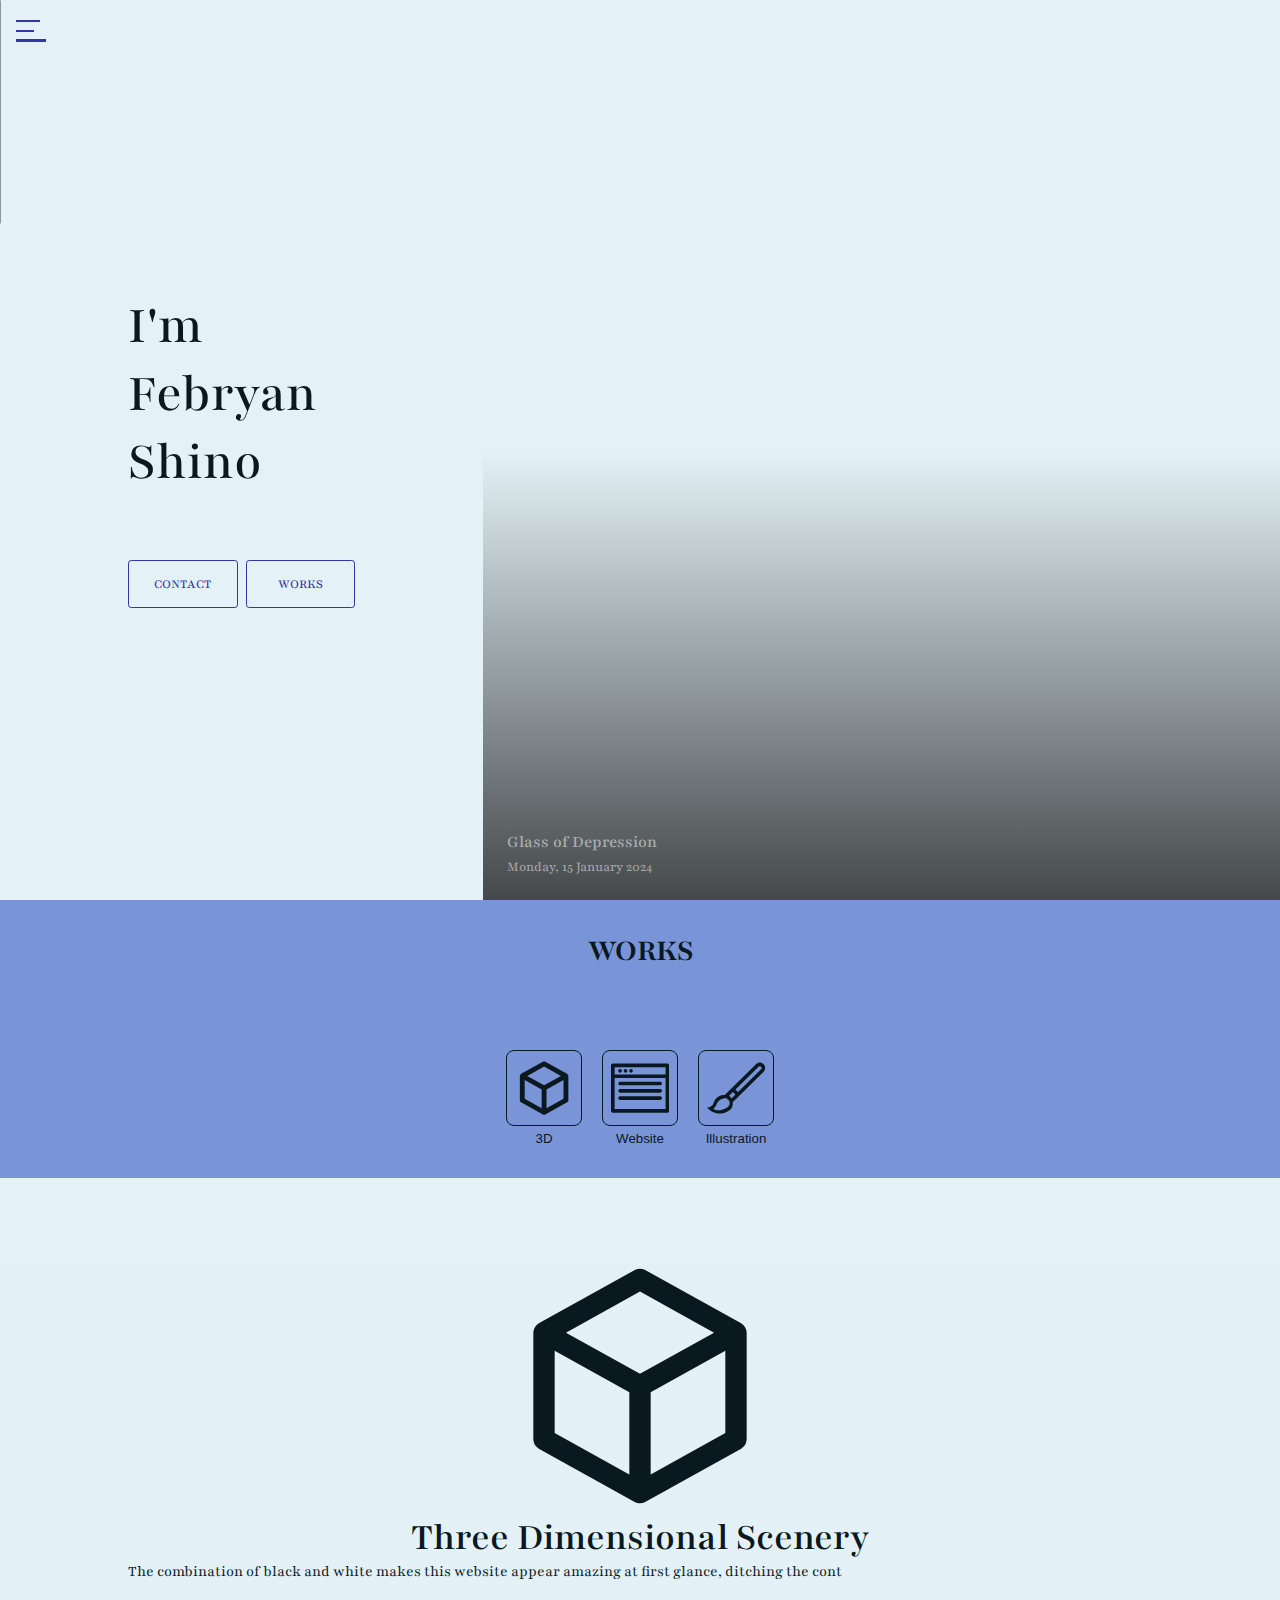
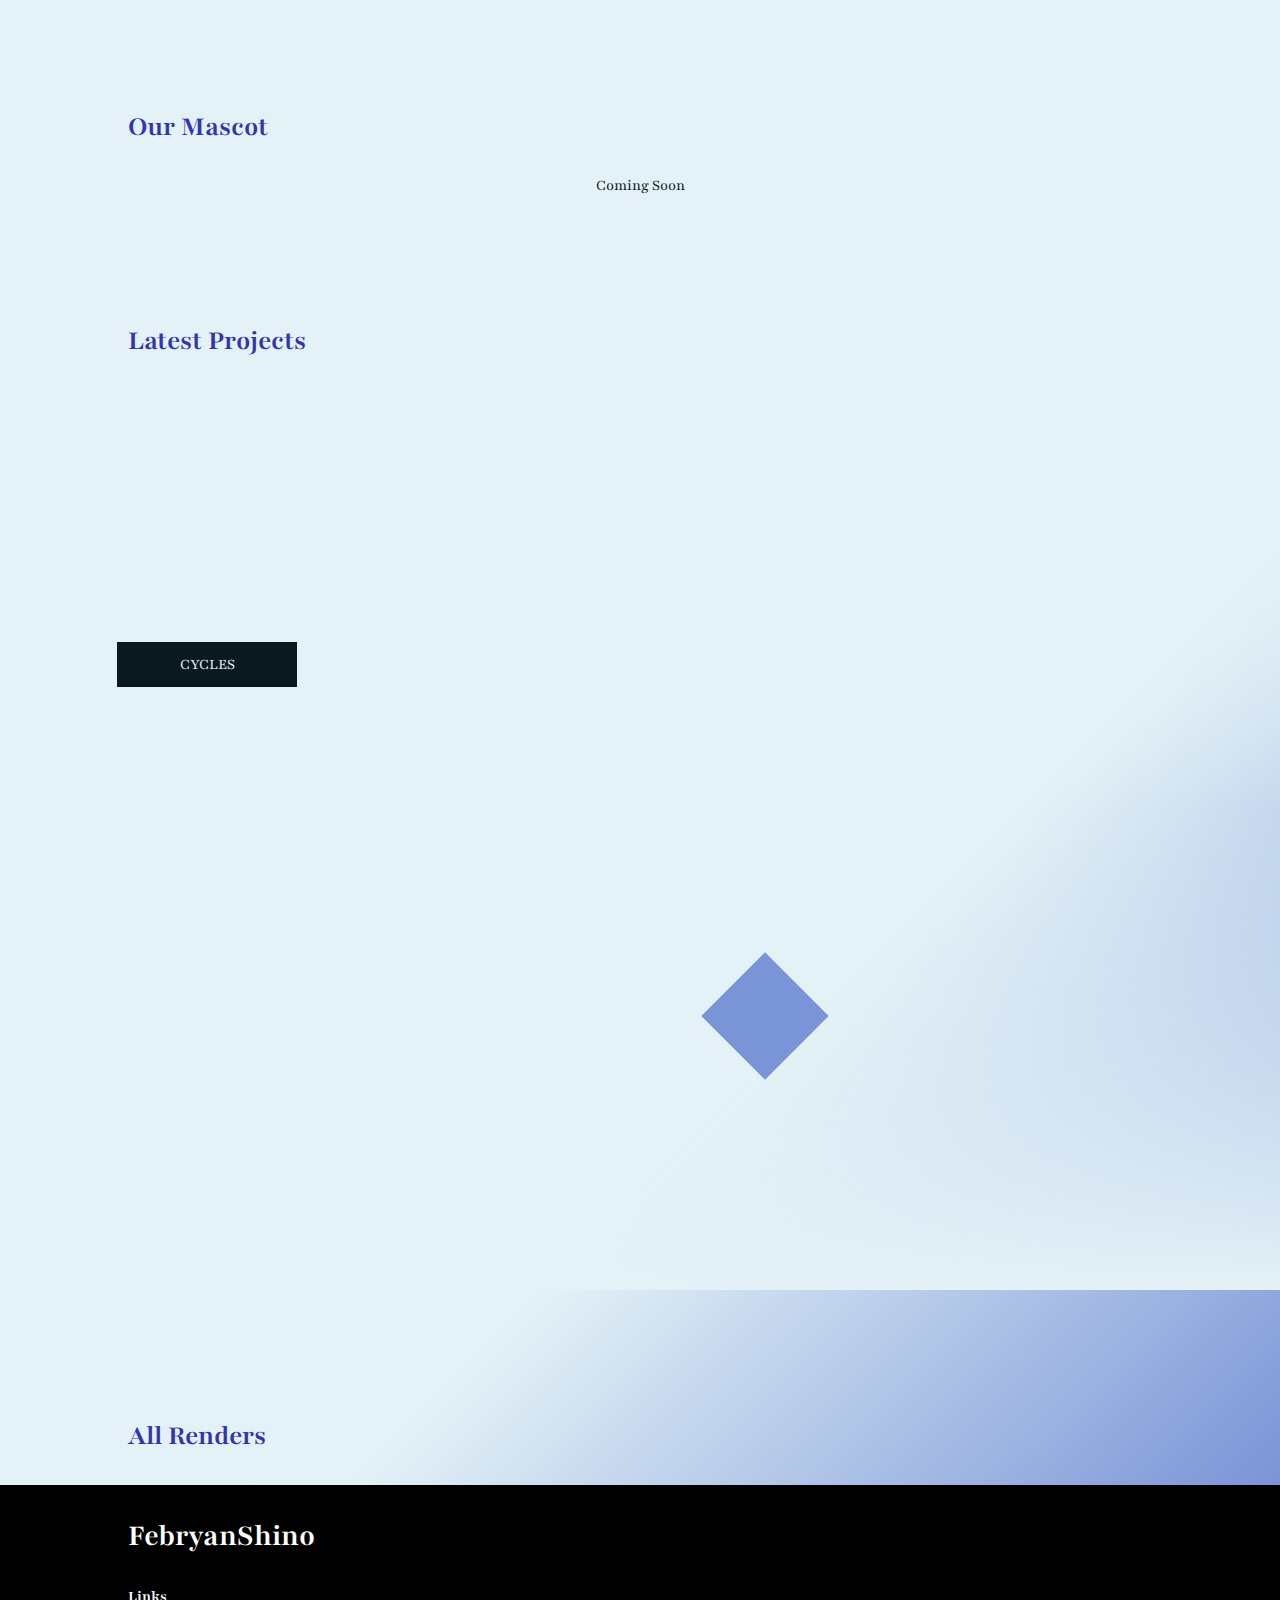
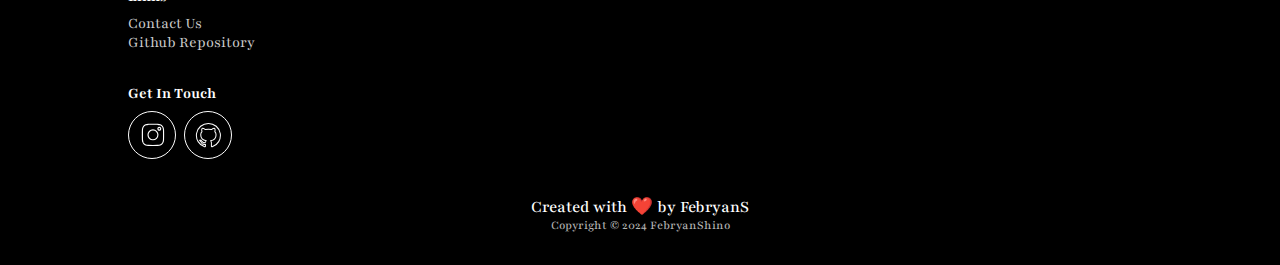
==== index.html @ a5477b65 "fixing hrefs" ====
<!DOCTYPE html>
<html>

<head>
  <meta charset="utf-8">
  <meta name="viewport" content="width=device-width">
  <title>FebryanShino's Portfolio</title>
  <link href="style.css" rel="stylesheet" type="text/css" />
</head>

<body class="no-scroll" data-theme="light" data-language="en">
  <nav>
    <button class="burger" data-opened="false">
      <div></div>
      <div></div>
      <div></div>
    </button>
    <div class="burger-items">
      <button class="dark-mode">
        <svg viewBox="0 0 24 24" fill="none" xmlns="http://www.w3.org/2000/svg"><g id="SVGRepo_bgCarrier" stroke-width="0"></g><g id="SVGRepo_tracerCarrier" stroke-linecap="round" stroke-linejoin="round"></g><g id="SVGRepo_iconCarrier"> <path d="M12 2V3" stroke="var(--accent)" stroke-width="1.5" stroke-linecap="round"></path> <path d="M12 21V22" stroke="var(--accent)" stroke-width="1.5" stroke-linecap="round"></path> <path d="M22 12L21 12" stroke="var(--accent)" stroke-width="1.5" stroke-linecap="round"></path> <path d="M3 12L2 12" stroke="var(--accent)" stroke-width="1.5" stroke-linecap="round"></path> <path d="M19.0708 4.92969L18.678 5.32252" stroke="var(--accent)" stroke-width="1.5" stroke-linecap="round"></path> <path d="M5.32178 18.6777L4.92894 19.0706" stroke="var(--accent)" stroke-width="1.5" stroke-linecap="round"></path> <path d="M19.0708 19.0703L18.678 18.6775" stroke="var(--accent)" stroke-width="1.5" stroke-linecap="round"></path> <path d="M5.32178 5.32227L4.92894 4.92943" stroke="var(--accent)" stroke-width="1.5" stroke-linecap="round"></path> <path d="M6.34141 10C6.12031 10.6256 6 11.2987 6 12C6 15.3137 8.68629 18 12 18C15.3137 18 18 15.3137 18 12C18 8.68629 15.3137 6 12 6C11.2987 6 10.6256 6.12031 10 6.34141" stroke="var(--accent)" stroke-width="1.5" stroke-linecap="round"></path></g></svg>
        <svg class="hidden" viewBox="0 0 24 24" fill="none" xmlns="http://www.w3.org/2000/svg"><g id="SVGRepo_bgCarrier" stroke-width="0"></g><g id="SVGRepo_tracerCarrier" stroke-linecap="round" stroke-linejoin="round"></g><g id="SVGRepo_iconCarrier"> <path d="M19.9001 2.30719C19.7392 1.8976 19.1616 1.8976 19.0007 2.30719L18.5703 3.40247C18.5212 3.52752 18.4226 3.62651 18.298 3.67583L17.2067 4.1078C16.7986 4.26934 16.7986 4.849 17.2067 5.01054L18.298 5.44252C18.4226 5.49184 18.5212 5.59082 18.5703 5.71587L19.0007 6.81115C19.1616 7.22074 19.7392 7.22074 19.9001 6.81116L20.3305 5.71587C20.3796 5.59082 20.4782 5.49184 20.6028 5.44252L21.6941 5.01054C22.1022 4.849 22.1022 4.26934 21.6941 4.1078L20.6028 3.67583C20.4782 3.62651 20.3796 3.52752 20.3305 3.40247L19.9001 2.30719Z" stroke="var(--accent)"></path> <path d="M16.0328 8.12967C15.8718 7.72009 15.2943 7.72009 15.1333 8.12967L14.9764 8.52902C14.9273 8.65407 14.8287 8.75305 14.7041 8.80237L14.3062 8.95987C13.8981 9.12141 13.8981 9.70107 14.3062 9.86261L14.7041 10.0201C14.8287 10.0694 14.9273 10.1684 14.9764 10.2935L15.1333 10.6928C15.2943 11.1024 15.8718 11.1024 16.0328 10.6928L16.1897 10.2935C16.2388 10.1684 16.3374 10.0694 16.462 10.0201L16.8599 9.86261C17.268 9.70107 17.268 9.12141 16.8599 8.95987L16.462 8.80237C16.3374 8.75305 16.2388 8.65407 16.1897 8.52902L16.0328 8.12967Z" stroke="var(--accent)"></path> <path d="M21.0672 11.8568L20.4253 11.469L21.0672 11.8568ZM12.1432 2.93276L11.7553 2.29085V2.29085L12.1432 2.93276ZM7.37554 20.013C7.017 19.8056 6.5582 19.9281 6.3508 20.2866C6.14339 20.6452 6.26591 21.104 6.62446 21.3114L7.37554 20.013ZM2.68862 17.3755C2.89602 17.7341 3.35482 17.8566 3.71337 17.6492C4.07191 17.4418 4.19443 16.983 3.98703 16.6245L2.68862 17.3755ZM21.25 12C21.25 17.1086 17.1086 21.25 12 21.25V22.75C17.9371 22.75 22.75 17.9371 22.75 12H21.25ZM2.75 12C2.75 6.89137 6.89137 2.75 12 2.75V1.25C6.06294 1.25 1.25 6.06294 1.25 12H2.75ZM15.5 14.25C12.3244 14.25 9.75 11.6756 9.75 8.5H8.25C8.25 12.5041 11.4959 15.75 15.5 15.75V14.25ZM20.4253 11.469C19.4172 13.1373 17.5882 14.25 15.5 14.25V15.75C18.1349 15.75 20.4407 14.3439 21.7092 12.2447L20.4253 11.469ZM9.75 8.5C9.75 6.41182 10.8627 4.5828 12.531 3.57467L11.7553 2.29085C9.65609 3.5593 8.25 5.86509 8.25 8.5H9.75ZM12 2.75C11.9115 2.75 11.8077 2.71008 11.7324 2.63168C11.6686 2.56527 11.6538 2.50244 11.6503 2.47703C11.6461 2.44587 11.6482 2.35557 11.7553 2.29085L12.531 3.57467C13.0342 3.27065 13.196 2.71398 13.1368 2.27627C13.0754 1.82126 12.7166 1.25 12 1.25V2.75ZM21.7092 12.2447C21.6444 12.3518 21.5541 12.3539 21.523 12.3497C21.4976 12.3462 21.4347 12.3314 21.3683 12.2676C21.2899 12.1923 21.25 12.0885 21.25 12H22.75C22.75 11.2834 22.1787 10.9246 21.7237 10.8632C21.286 10.804 20.7293 10.9658 20.4253 11.469L21.7092 12.2447ZM12 21.25C10.3139 21.25 8.73533 20.7996 7.37554 20.013L6.62446 21.3114C8.2064 22.2265 10.0432 22.75 12 22.75V21.25ZM3.98703 16.6245C3.20043 15.2647 2.75 13.6861 2.75 12H1.25C1.25 13.9568 1.77351 15.7936 2.68862 17.3755L3.98703 16.6245Z" fill="var(--accent)"></path> </g></svg>
      </button>
      <button class="language" data-index="0">
        <svg viewBox="0 0 24 24" xmlns="http://www.w3.org/2000/svg" fill="var(--accent)"><g id="SVGRepo_bgCarrier" stroke-width="0"></g><g id="SVGRepo_tracerCarrier" stroke-linecap="round" stroke-linejoin="round"></g><g id="SVGRepo_iconCarrier"> <path fill="none" stroke="var(--accent)" stroke-width="1.5" d="M12,23 C18.0751322,23 23,18.0751322 23,12 C23,5.92486775 18.0751322,1 12,1 C5.92486775,1 1,5.92486775 1,12 C1,18.0751322 5.92486775,23 12,23 Z M12,23 C15,23 16,18 16,12 C16,6 15,1 12,1 C9,1 8,6 8,12 C8,18 9,23 12,23 Z M2,16 L22,16 M2,8 L22,8"></path> </g></svg>
        <span>EN</span>
      </button>
    </div>
  </nav>
  
  <section class="header">
    <div class="socials">
      
    </div>
    <div class="introduction">
      <h6></h6>
      <h1>I'm Febryan Shino</h1>
      <p></p>
      <div class="buttons">
        <button onclick="{
          window.location.href = root + 'contact';
        }">CONTACT</button>
        <button>WORKS</button>
      </div>
      
    </div>
    <div class="image-profile">
      <div>
        <span>Glass of Depression</span>
        <p>Monday, 15 January 2024</p>
      </div>
      <a href="#" target="_blank">
        <svg viewBox="0 0 24 24" fill="none" xmlns="http://www.w3.org/2000/svg"><g id="SVGRepo_bgCarrier" stroke-width="0"></g><g id="SVGRepo_tracerCarrier" stroke-linecap="round" stroke-linejoin="round"></g><g id="SVGRepo_iconCarrier"> <path d="M3.06167 7.24464C3.10844 6.22264 3.26846 5.56351 3.48487 5.00402L3.48778 4.99629C3.70223 4.42695 4.03818 3.91119 4.47224 3.48489L4.47833 3.47891L4.48431 3.47282C4.91096 3.0382 5.42691 2.70258 5.99575 2.4887L6.00556 2.48495C6.56378 2.26786 7.22162 2.10843 8.24447 2.06167M3.06167 7.24464C3.0125 8.33659 2.99997 8.67508 2.99997 11.5063C2.99997 14.3381 3.01181 14.6758 3.06164 15.768M3.06167 7.24464L3.06167 7.52008M3.48867 18.0168C3.70255 18.5856 4.03817 19.1015 4.47279 19.5282L4.47887 19.5342L4.48484 19.5402C4.91116 19.9743 5.42694 20.3103 5.99628 20.5247L6.00478 20.5279C6.56351 20.7446 7.22167 20.9041 8.24447 20.9509M3.48867 18.0168L3.48492 18.0069C3.26783 17.4487 3.1084 16.7909 3.06164 15.768M3.48867 18.0168L3.47585 17.9492M3.06164 15.768L3.07839 15.8562M3.06164 15.768L3.06164 15.4919M3.47585 17.9492L3.07839 15.8562M3.47585 17.9492C3.30704 17.5033 3.13322 16.881 3.07839 15.8562M3.47585 17.9492C3.48177 17.9649 3.48768 17.9803 3.49359 17.9955C3.70766 18.5726 4.04685 19.0952 4.48679 19.5256C4.91708 19.9655 5.43944 20.3046 6.01636 20.5187C6.47934 20.699 7.13172 20.8875 8.24431 20.9385C9.3671 20.9896 9.71399 21 12.5062 21C15.2985 21 15.6457 20.9896 16.7685 20.9385C17.8824 20.8874 18.534 20.6979 18.9954 20.519C19.5726 20.305 20.0953 19.9657 20.5257 19.5256C20.9655 19.0953 21.3046 18.573 21.5187 17.9961C21.699 17.5331 21.8875 16.8808 21.9384 15.7682C21.9895 14.6454 22 14.2978 22 11.5063C22 8.71472 21.9895 8.36684 21.9384 7.24405C21.8871 6.12427 21.6959 5.47168 21.5161 5.00992C21.2811 4.40322 20.9831 3.94437 20.525 3.48627C20.0678 3.02999 19.6102 2.73179 19.003 2.49654C18.5396 2.31537 17.8866 2.12531 16.7685 2.07406C16.6712 2.06964 16.5798 2.06552 16.4921 2.06168M3.07839 15.8562C3.07684 15.8273 3.07539 15.7981 3.07403 15.7685C3.06961 15.6712 3.06548 15.5797 3.06164 15.4919M8.24447 2.06167C9.33668 2.01184 9.67505 2 12.5062 2C15.3374 2 15.6756 2.01252 16.7675 2.06168M8.24447 2.06167L8.52062 2.06167M16.7675 2.06168L16.4921 2.06168M16.7675 2.06168C17.7897 2.10844 18.4489 2.26844 19.0085 2.48487L19.0162 2.48781C19.5855 2.70226 20.1013 3.03821 20.5276 3.47227L20.5335 3.4783L20.5396 3.48422C20.9737 3.91055 21.3096 4.42646 21.5239 4.99596L21.5275 5.00559C21.7446 5.56381 21.9041 6.22165 21.9508 7.2445M8.52062 2.06167L16.4921 2.06168M8.52062 2.06167C9.44548 2.02123 9.95666 2.01253 12.5062 2.01253C15.056 2.01253 15.5671 2.02124 16.4921 2.06168M8.52062 2.06167C8.43284 2.06551 8.34134 2.06964 8.24402 2.07406C7.13004 2.12512 6.47843 2.31464 6.01708 2.49358C5.43767 2.70837 4.91328 3.04936 4.48192 3.49186C4.0281 3.94756 3.73105 4.40422 3.49655 5.0094C3.31536 5.4728 3.12527 6.12614 3.07402 7.24434C3.06961 7.34135 3.06549 7.43257 3.06167 7.52008M21.9508 15.768C21.9041 16.7908 21.7446 17.449 21.5279 18.0077L21.5247 18.0162C21.3102 18.5856 20.9743 19.1013 20.5402 19.5276L20.5341 19.5336L20.5282 19.5397C20.1015 19.9743 19.5856 20.3099 19.0167 20.5238L19.0069 20.5276C18.4487 20.7447 17.7908 20.9041 16.768 20.9509M3.06164 15.4919C3.0212 14.567 3.0125 14.0558 3.0125 11.5063C3.0125 8.95591 3.0212 8.44544 3.06167 7.52008M3.06164 15.4919L3.06167 7.52008M10.8155 15.5881C11.3515 15.8101 11.926 15.9244 12.5062 15.9244C13.678 15.9244 14.8018 15.4589 15.6304 14.6304C16.4589 13.8018 16.9244 12.678 16.9244 11.5063C16.9244 10.3345 16.4589 9.21072 15.6304 8.38215C14.8018 7.55359 13.678 7.0881 12.5062 7.0881C11.926 7.0881 11.3515 7.20238 10.8155 7.42442C10.2794 7.64645 9.79239 7.97189 9.38213 8.38215C8.97187 8.79242 8.64643 9.27947 8.42439 9.81551C8.20236 10.3515 8.08808 10.9261 8.08808 11.5063C8.08808 12.0865 8.20236 12.661 8.42439 13.197C8.64643 13.7331 8.97187 14.2201 9.38213 14.6304C9.79239 15.0406 10.2794 15.3661 10.8155 15.5881ZM9.37229 8.37231C10.2035 7.54113 11.3308 7.07418 12.5062 7.07418C13.6817 7.07418 14.809 7.54113 15.6402 8.37231C16.4714 9.20349 16.9383 10.3308 16.9383 11.5063C16.9383 12.6817 16.4714 13.809 15.6402 14.6402C14.809 15.4714 13.6817 15.9383 12.5062 15.9383C11.3308 15.9383 10.2035 15.4714 9.37229 14.6402C8.54111 13.809 8.07416 12.6817 8.07416 11.5063C8.07416 10.3308 8.54111 9.20349 9.37229 8.37231ZM19.434 6.04229C19.434 6.37873 19.3003 6.70139 19.0625 6.93929C18.8246 7.17719 18.5019 7.31084 18.1655 7.31084C17.829 7.31084 17.5064 7.17719 17.2685 6.93929C17.0306 6.70139 16.8969 6.37873 16.8969 6.04229C16.8969 5.70585 17.0306 5.38319 17.2685 5.1453C17.5064 4.9074 17.829 4.77375 18.1655 4.77375C18.5019 4.77375 18.8246 4.9074 19.0625 5.1453C19.3003 5.38319 19.434 5.70585 19.434 6.04229Z" stroke="#fff" stroke-linejoin="round"></path> </g></svg>
      </a>
    </div>
  </section>

  <section class="works">
    <div class="head">
      <h1>WORKS</h1>
      <p></p>
      <div>
        <button>
          <svg viewBox="0 0 24 24" fill="none" xmlns="http://www.w3.org/2000/svg"><g id="SVGRepo_bgCarrier" stroke-width="0"></g><g id="SVGRepo_tracerCarrier" stroke-linecap="round" stroke-linejoin="round"></g><g id="SVGRepo_iconCarrier"> <path fill-rule="evenodd" clip-rule="evenodd" d="M11.5144 1.12584C11.8164 0.958052 12.1836 0.958052 12.4856 1.12584L21.4845 6.12522C21.4921 6.12942 21.4996 6.13372 21.5071 6.13813C21.8125 6.31781 22 6.64568 22 7V17C22 17.3632 21.8031 17.6978 21.4856 17.8742L12.4856 22.8742C12.1791 23.0445 11.8059 23.0416 11.5022 22.8673L2.51436 17.874C2.19689 17.6977 2 17.3631 2 16.9999V7C2 6.64568 2.18749 6.3177 2.49287 6.13802L2.5073 6.13784L2.51436 6.12584L11.5144 1.12584ZM12.0001 10.856L5.05923 6.99995L12 3.14396L18.9409 7L12.0001 10.856ZM4 8.69951V16.4115L11 20.3004V12.5884L4 8.69951ZM13 12.5884V20.3005L20 16.4116V8.69951L13 12.5884Z" fill="var(--text)"></path> </g></svg>
          <span>3D</span>
        </button>
        <button>
          <svg fill="#000000" version="1.1" id="Ebene_1" xmlns="http://www.w3.org/2000/svg" xmlns:xlink="http://www.w3.org/1999/xlink" viewBox="0 0 64 64" enable-background="new 0 0 64 64" xml:space="preserve"><g id="SVGRepo_bgCarrier" stroke-width="0"></g><g id="SVGRepo_tracerCarrier" stroke-linecap="round" stroke-linejoin="round"></g><g id="SVGRepo_iconCarrier"> <g> <path d="M2,59h60c1.104,0,2-0.896,2-2V7c0-1.104-0.896-2-2-2H2C0.896,5,0,5.896,0,7v50C0,58.104,0.896,59,2,59z M4,55V21h56v34H4z M60,9v8H4V9H60z"></path> <path d="M10,15c0.52,0,1.04-0.21,1.42-0.59C11.79,14.04,12,13.53,12,13c0-0.52-0.21-1.04-0.59-1.41c-0.74-0.75-2.08-0.75-2.82,0 C8.21,11.96,8,12.47,8,13c0,0.53,0.21,1.04,0.59,1.42C8.96,14.79,9.479,15,10,15z"></path> <path d="M16,15c0.52,0,1.04-0.21,1.41-0.59C17.79,14.04,18,13.53,18,13c0-0.53-0.21-1.04-0.59-1.41c-0.74-0.75-2.08-0.75-2.82,0 C14.21,11.96,14,12.47,14,13c0,0.53,0.21,1.04,0.59,1.42C14.96,14.79,15.47,15,16,15z"></path> <path d="M22,15c0.53,0,1.04-0.21,1.41-0.58C23.79,14.04,24,13.53,24,13c0-0.53-0.21-1.04-0.59-1.42c-0.74-0.74-2.08-0.74-2.82,0.01 C20.21,11.96,20,12.48,20,13c0,0.53,0.21,1.04,0.59,1.42C20.96,14.79,21.47,15,22,15z"></path> <path d="M54,25H10c-1.104,0-2,0.896-2,2s0.896,2,2,2h44c1.104,0,2-0.896,2-2S55.104,25,54,25z"></path> <path d="M54,33H10c-1.104,0-2,0.896-2,2s0.896,2,2,2h44c1.104,0,2-0.896,2-2S55.104,33,54,33z"></path> <path d="M54,41H10c-1.104,0-2,0.896-2,2s0.896,2,2,2h44c1.104,0,2-0.896,2-2S55.104,41,54,41z"></path> </g> </g></svg>
          <span>Website</span>
        </button>
        <button>
          <svg viewBox="0 -2 32 32" version="1.1" xmlns="http://www.w3.org/2000/svg" xmlns:xlink="http://www.w3.org/1999/xlink" xmlns:sketch="http://www.bohemiancoding.com/sketch/ns" fill="#fff"><g id="SVGRepo_bgCarrier" stroke-width="0"></g><g id="SVGRepo_tracerCarrier" stroke-linecap="round" stroke-linejoin="round"></g><g id="SVGRepo_iconCarrier"> <title>brush</title> <desc>Created with Sketch Beta.</desc> <defs> </defs> <g id="Page-1" stroke="none" stroke-width="1" fill="none" fill-rule="evenodd" sketch:type="MSPage"> <g id="Icon-Set" sketch:type="MSLayerGroup" transform="translate(-99.000000, -154.000000)" fill="var(--text)"> <path d="M128.735,157.585 L116.047,170.112 L114.65,168.733 L127.339,156.206 C127.725,155.825 128.35,155.825 128.735,156.206 C129.121,156.587 129.121,157.204 128.735,157.585 L128.735,157.585 Z M112.556,173.56 C112.427,173.433 111.159,172.181 111.159,172.181 L113.254,170.112 L114.65,171.491 L112.556,173.56 L112.556,173.56 Z M110.461,178.385 C109.477,179.298 105.08,181.333 102.491,179.36 C102.491,179.36 103.392,178.657 104.074,177.246 C105.703,172.919 109.763,173.56 109.763,173.56 L111.159,174.938 C111.173,174.952 112.202,176.771 110.461,178.385 L110.461,178.385 Z M130.132,154.827 C128.975,153.685 127.099,153.685 125.942,154.827 L108.764,171.788 C106.661,171.74 103.748,172.485 102.491,176.603 C101.53,178.781 99,178.671 99,178.671 C104.253,184.498 110.444,181.196 111.857,179.764 C113.1,178.506 113.279,176.966 113.146,175.734 L130.132,158.964 C131.289,157.821 131.289,155.969 130.132,154.827 L130.132,154.827 Z" id="brush" sketch:type="MSShapeGroup"> </path> </g> </g> </g></svg>
          <span>Illustration</span>
        </button>
      </div>
    </div>
    <div class="blender">
      <svg viewBox="0 0 24 24" fill="none" xmlns="http://www.w3.org/2000/svg"><g id="SVGRepo_bgCarrier" stroke-width="0"></g><g id="SVGRepo_tracerCarrier" stroke-linecap="round" stroke-linejoin="round"></g><g id="SVGRepo_iconCarrier"> <path fill-rule="evenodd" clip-rule="evenodd" d="M11.5144 1.12584C11.8164 0.958052 12.1836 0.958052 12.4856 1.12584L21.4845 6.12522C21.4921 6.12942 21.4996 6.13372 21.5071 6.13813C21.8125 6.31781 22 6.64568 22 7V17C22 17.3632 21.8031 17.6978 21.4856 17.8742L12.4856 22.8742C12.1791 23.0445 11.8059 23.0416 11.5022 22.8673L2.51436 17.874C2.19689 17.6977 2 17.3631 2 16.9999V7C2 6.64568 2.18749 6.3177 2.49287 6.13802L2.5073 6.13784L2.51436 6.12584L11.5144 1.12584ZM12.0001 10.856L5.05923 6.99995L12 3.14396L18.9409 7L12.0001 10.856ZM4 8.69951V16.4115L11 20.3004V12.5884L4 8.69951ZM13 12.5884V20.3005L20 16.4116V8.69951L13 12.5884Z" fill="var(--text)"></path> </g></svg>
      <h1>Three Dimensional Scenery</h1>
      <p>The combination of black and white makes this website appear amazing at first glance, ditching the cont</p>
      <div class="mascot">
         <h1>
           Our Mascot
         </h1>
         <p>
            Coming Soon
         </p>
         
      </div>

      <div class="latest">
        <h1>Latest Projects</h1>
        <div class="latest-blender-work">
          <div class="item-1"></div>
          <div class="item-2"></div>
          <div class="item-3"></div>
          <div class="item-4"></div>
          <div class="item-5"></div>
          <div>CYCLES</div>
          <div></div>
        </div>
      </div>
      
      
      <div class="all-works">
        <h1>All Renders</h1>
        <div class="items"></div>
        <div class="render-modal-wrapper hidden">
          <div class="render-modal">
            <button class="close-modal"
              onclick="document.body.classList.remove('no-scroll'); document.querySelector('.render-modal-wrapper').classList.add('hidden')"
              ><span>X</span></button>
            
            <div class="img"></div>
            <div class="main">
              <div class="caption">
                <p>
                  ARC City\n\nTime : 1 day\n\nProgram :\nBlender 3D
                </p>
              </div>
              <div class="options">
                <a href="#">
                  <svg style="aspect-ratio: 1/1; height: 70%" viewBox="0 0 24 24" fill="none" xmlns="http://www.w3.org/2000/svg"><g id="SVGRepo_bgCarrier" stroke-width="0"></g><g id="SVGRepo_tracerCarrier" stroke-linecap="round" stroke-linejoin="round"></g><g id="SVGRepo_iconCarrier"> <path fill-rule="evenodd" clip-rule="evenodd" d="M12 6.00019C10.2006 3.90317 7.19377 3.2551 4.93923 5.17534C2.68468 7.09558 2.36727 10.3061 4.13778 12.5772C5.60984 14.4654 10.0648 18.4479 11.5249 19.7369C11.6882 19.8811 11.7699 19.9532 11.8652 19.9815C11.9483 20.0062 12.0393 20.0062 12.1225 19.9815C12.2178 19.9532 12.2994 19.8811 12.4628 19.7369C13.9229 18.4479 18.3778 14.4654 19.8499 12.5772C21.6204 10.3061 21.3417 7.07538 19.0484 5.17534C16.7551 3.2753 13.7994 3.90317 12 6.00019Z" stroke="#000000" stroke-width="1.5" stroke-linecap="round" stroke-linejoin="round"></path> </g></svg>
                </a>
                <a href="#">
                  <svg
                    style="aspect-ratio: 1/1; height: 80%"
                    viewBox="0 -0.5 25 25" fill="none" xmlns="http://www.w3.org/2000/svg"><g id="SVGRepo_bgCarrier" stroke-width="0"></g><g id="SVGRepo_tracerCarrier" stroke-linecap="round" stroke-linejoin="round"></g><g id="SVGRepo_iconCarrier"> <path d="M12.5 6.25C12.9142 6.25 13.25 5.91421 13.25 5.5C13.25 5.08579 12.9142 4.75 12.5 4.75V6.25ZM20.25 12.5C20.25 12.0858 19.9142 11.75 19.5 11.75C19.0858 11.75 18.75 12.0858 18.75 12.5H20.25ZM19.5 6.25C19.9142 6.25 20.25 5.91421 20.25 5.5C20.25 5.08579 19.9142 4.75 19.5 4.75V6.25ZM15.412 4.75C14.9978 4.75 14.662 5.08579 14.662 5.5C14.662 5.91421 14.9978 6.25 15.412 6.25V4.75ZM20.25 5.5C20.25 5.08579 19.9142 4.75 19.5 4.75C19.0858 4.75 18.75 5.08579 18.75 5.5H20.25ZM18.75 9.641C18.75 10.0552 19.0858 10.391 19.5 10.391C19.9142 10.391 20.25 10.0552 20.25 9.641H18.75ZM20.0303 6.03033C20.3232 5.73744 20.3232 5.26256 20.0303 4.96967C19.7374 4.67678 19.2626 4.67678 18.9697 4.96967L20.0303 6.03033ZM11.9697 11.9697C11.6768 12.2626 11.6768 12.7374 11.9697 13.0303C12.2626 13.3232 12.7374 13.3232 13.0303 13.0303L11.9697 11.9697ZM12.5 4.75H9.5V6.25H12.5V4.75ZM9.5 4.75C6.87665 4.75 4.75 6.87665 4.75 9.5H6.25C6.25 7.70507 7.70507 6.25 9.5 6.25V4.75ZM4.75 9.5V15.5H6.25V9.5H4.75ZM4.75 15.5C4.75 18.1234 6.87665 20.25 9.5 20.25V18.75C7.70507 18.75 6.25 17.2949 6.25 15.5H4.75ZM9.5 20.25H15.5V18.75H9.5V20.25ZM15.5 20.25C18.1234 20.25 20.25 18.1234 20.25 15.5H18.75C18.75 17.2949 17.2949 18.75 15.5 18.75V20.25ZM20.25 15.5V12.5H18.75V15.5H20.25ZM19.5 4.75H15.412V6.25H19.5V4.75ZM18.75 5.5V9.641H20.25V5.5H18.75ZM18.9697 4.96967L11.9697 11.9697L13.0303 13.0303L20.0303 6.03033L18.9697 4.96967Z" fill="#000000"></path> </g></svg>
                </a>
              </div>
            </div>
          </div>
        </div>
      </div>
    </div>
  </section>
  
  <section class="footer">
    <div class="footer-logo">
      <h1>FebryanShino</h1>
    </div>
    <div class="footer-links">
      <h1>Links</h1>
      <a class="footer-links-item" href="/portfolio/contact">Contact Us</a>
      <a class="footer-links-item" href="https://github.com/FebryanShino/portfolio" target="_blank">
        Github Repository
      </a>
    </div>
    <div class="bottom-socials">
      <h1>Get In Touch</h1>
      <div class="items">
        <a href="https://www.instagram.com/febryanson" target="_blank"><svg viewBox="0 0 24 24" fill="none" xmlns="http://www.w3.org/2000/svg"><g id="SVGRepo_bgCarrier" stroke-width="0"></g><g id="SVGRepo_tracerCarrier" stroke-linecap="round" stroke-linejoin="round"></g><g id="SVGRepo_iconCarrier"> <path d="M3.06167 7.24464C3.10844 6.22264 3.26846 5.56351 3.48487 5.00402L3.48778 4.99629C3.70223 4.42695 4.03818 3.91119 4.47224 3.48489L4.47833 3.47891L4.48431 3.47282C4.91096 3.0382 5.42691 2.70258 5.99575 2.4887L6.00556 2.48495C6.56378 2.26786 7.22162 2.10843 8.24447 2.06167M3.06167 7.24464C3.0125 8.33659 2.99997 8.67508 2.99997 11.5063C2.99997 14.3381 3.01181 14.6758 3.06164 15.768M3.06167 7.24464L3.06167 7.52008M3.48867 18.0168C3.70255 18.5856 4.03817 19.1015 4.47279 19.5282L4.47887 19.5342L4.48484 19.5402C4.91116 19.9743 5.42694 20.3103 5.99628 20.5247L6.00478 20.5279C6.56351 20.7446 7.22167 20.9041 8.24447 20.9509M3.48867 18.0168L3.48492 18.0069C3.26783 17.4487 3.1084 16.7909 3.06164 15.768M3.48867 18.0168L3.47585 17.9492M3.06164 15.768L3.07839 15.8562M3.06164 15.768L3.06164 15.4919M3.47585 17.9492L3.07839 15.8562M3.47585 17.9492C3.30704 17.5033 3.13322 16.881 3.07839 15.8562M3.47585 17.9492C3.48177 17.9649 3.48768 17.9803 3.49359 17.9955C3.70766 18.5726 4.04685 19.0952 4.48679 19.5256C4.91708 19.9655 5.43944 20.3046 6.01636 20.5187C6.47934 20.699 7.13172 20.8875 8.24431 20.9385C9.3671 20.9896 9.71399 21 12.5062 21C15.2985 21 15.6457 20.9896 16.7685 20.9385C17.8824 20.8874 18.534 20.6979 18.9954 20.519C19.5726 20.305 20.0953 19.9657 20.5257 19.5256C20.9655 19.0953 21.3046 18.573 21.5187 17.9961C21.699 17.5331 21.8875 16.8808 21.9384 15.7682C21.9895 14.6454 22 14.2978 22 11.5063C22 8.71472 21.9895 8.36684 21.9384 7.24405C21.8871 6.12427 21.6959 5.47168 21.5161 5.00992C21.2811 4.40322 20.9831 3.94437 20.525 3.48627C20.0678 3.02999 19.6102 2.73179 19.003 2.49654C18.5396 2.31537 17.8866 2.12531 16.7685 2.07406C16.6712 2.06964 16.5798 2.06552 16.4921 2.06168M3.07839 15.8562C3.07684 15.8273 3.07539 15.7981 3.07403 15.7685C3.06961 15.6712 3.06548 15.5797 3.06164 15.4919M8.24447 2.06167C9.33668 2.01184 9.67505 2 12.5062 2C15.3374 2 15.6756 2.01252 16.7675 2.06168M8.24447 2.06167L8.52062 2.06167M16.7675 2.06168L16.4921 2.06168M16.7675 2.06168C17.7897 2.10844 18.4489 2.26844 19.0085 2.48487L19.0162 2.48781C19.5855 2.70226 20.1013 3.03821 20.5276 3.47227L20.5335 3.4783L20.5396 3.48422C20.9737 3.91055 21.3096 4.42646 21.5239 4.99596L21.5275 5.00559C21.7446 5.56381 21.9041 6.22165 21.9508 7.2445M8.52062 2.06167L16.4921 2.06168M8.52062 2.06167C9.44548 2.02123 9.95666 2.01253 12.5062 2.01253C15.056 2.01253 15.5671 2.02124 16.4921 2.06168M8.52062 2.06167C8.43284 2.06551 8.34134 2.06964 8.24402 2.07406C7.13004 2.12512 6.47843 2.31464 6.01708 2.49358C5.43767 2.70837 4.91328 3.04936 4.48192 3.49186C4.0281 3.94756 3.73105 4.40422 3.49655 5.0094C3.31536 5.4728 3.12527 6.12614 3.07402 7.24434C3.06961 7.34135 3.06549 7.43257 3.06167 7.52008M21.9508 15.768C21.9041 16.7908 21.7446 17.449 21.5279 18.0077L21.5247 18.0162C21.3102 18.5856 20.9743 19.1013 20.5402 19.5276L20.5341 19.5336L20.5282 19.5397C20.1015 19.9743 19.5856 20.3099 19.0167 20.5238L19.0069 20.5276C18.4487 20.7447 17.7908 20.9041 16.768 20.9509M3.06164 15.4919C3.0212 14.567 3.0125 14.0558 3.0125 11.5063C3.0125 8.95591 3.0212 8.44544 3.06167 7.52008M3.06164 15.4919L3.06167 7.52008M10.8155 15.5881C11.3515 15.8101 11.926 15.9244 12.5062 15.9244C13.678 15.9244 14.8018 15.4589 15.6304 14.6304C16.4589 13.8018 16.9244 12.678 16.9244 11.5063C16.9244 10.3345 16.4589 9.21072 15.6304 8.38215C14.8018 7.55359 13.678 7.0881 12.5062 7.0881C11.926 7.0881 11.3515 7.20238 10.8155 7.42442C10.2794 7.64645 9.79239 7.97189 9.38213 8.38215C8.97187 8.79242 8.64643 9.27947 8.42439 9.81551C8.20236 10.3515 8.08808 10.9261 8.08808 11.5063C8.08808 12.0865 8.20236 12.661 8.42439 13.197C8.64643 13.7331 8.97187 14.2201 9.38213 14.6304C9.79239 15.0406 10.2794 15.3661 10.8155 15.5881ZM9.37229 8.37231C10.2035 7.54113 11.3308 7.07418 12.5062 7.07418C13.6817 7.07418 14.809 7.54113 15.6402 8.37231C16.4714 9.20349 16.9383 10.3308 16.9383 11.5063C16.9383 12.6817 16.4714 13.809 15.6402 14.6402C14.809 15.4714 13.6817 15.9383 12.5062 15.9383C11.3308 15.9383 10.2035 15.4714 9.37229 14.6402C8.54111 13.809 8.07416 12.6817 8.07416 11.5063C8.07416 10.3308 8.54111 9.20349 9.37229 8.37231ZM19.434 6.04229C19.434 6.37873 19.3003 6.70139 19.0625 6.93929C18.8246 7.17719 18.5019 7.31084 18.1655 7.31084C17.829 7.31084 17.5064 7.17719 17.2685 6.93929C17.0306 6.70139 16.8969 6.37873 16.8969 6.04229C16.8969 5.70585 17.0306 5.38319 17.2685 5.1453C17.5064 4.9074 17.829 4.77375 18.1655 4.77375C18.5019 4.77375 18.8246 4.9074 19.0625 5.1453C19.3003 5.38319 19.434 5.70585 19.434 6.04229Z" stroke="#fff" stroke-linejoin="round"></path> </g></svg></a>
        <a href="https://github.com/FebryanShino" target="_blank"><svg viewBox="0 0 48 48" id="Layer_2" data-name="Layer 2" xmlns="http://www.w3.org/2000/svg" fill="#000000" stroke="#000000" stroke-width="1.8240000000000003"><g id="SVGRepo_bgCarrier" stroke-width="0"></g><g id="SVGRepo_tracerCarrier" stroke-linecap="round" stroke-linejoin="round"></g><g id="SVGRepo_iconCarrier"><defs><style>.cls-1{fill:none;stroke:#fff;stroke-linecap:round;stroke-linejoin:round;fill-rule:evenodd;}</style></defs><path class="cls-1" d="M24,2.5a21.5,21.5,0,0,0-6.8,41.9c1.08.2,1.47-.46,1.47-1s0-1.86,0-3.65c-6,1.3-7.24-2.88-7.24-2.88A5.7,5.7,0,0,0,9,33.68c-1.95-1.33.15-1.31.15-1.31a4.52,4.52,0,0,1,3.29,2.22c1.92,3.29,5,2.34,6.26,1.79a4.61,4.61,0,0,1,1.37-2.88c-4.78-.54-9.8-2.38-9.8-10.62a8.29,8.29,0,0,1,2.22-5.77,7.68,7.68,0,0,1,.21-5.69s1.8-.58,5.91,2.2a20.46,20.46,0,0,1,10.76,0c4.11-2.78,5.91-2.2,5.91-2.2a7.74,7.74,0,0,1,.21,5.69,8.28,8.28,0,0,1,2.21,5.77c0,8.26-5,10.07-9.81,10.61a5.12,5.12,0,0,1,1.46,4c0,2.87,0,5.19,0,5.9s.39,1.24,1.48,1A21.5,21.5,0,0,0,24,2.5"></path></g></svg></a>
      </div>
    </div>
    
    <div class="bottom">
      <p>Created with ❤️ by FebryanS</p>
      <span>Copyright © 2024 FebryanShino</span>
    </div>
  </section>






  
  <script src="script.js"></script>
</body>

</html>
---- style.css ----
@import url('https://fonts.googleapis.com/css2?family=Playfair+Display:ital,wght@0,400;0,500;0,600;0,700;0,800;0,900;1,400;1,500;1,600;1,700;1,800;1,900&family=Playfair:wght@400;900&display=swap');



body[data-theme="light"] {
  --text: hsl(197, 51%, 8%);
  --background: hsl(196, 54%, 93%);
  --primary: hsl(192, 55%, 26%);
  --secondary: hsl(223, 54%, 66%);
  --accent: hsl(238, 54%, 43%);
}

body[data-theme="dark"] {
  --text: hsl(197, 51%, 92%);
  --background: hsl(196, 54%, 7%);
  --primary: hsl(192, 55%, 74%);
  --secondary: hsl(223, 54%, 34%);
  --accent: hsl(238, 54%, 57%);
}





* {
  margin: 0;
  padding: 0;
  box-sizing: border-box;
}

body {
  min-height: 100vw;
  font-family: Playfair, serif;
  background: var(--background);
  --padding-side: clamp(.5rem, 10vw, 15rem);
}


nav {
  position: fixed;
  width: 3.85rem;
  height: auto;
  display: flex;
  flex-direction: column;
  z-index: 999999;
}


nav>.burger {
  width: 100%;
  background: transparent;
  aspect-ratio: 1;
  position: relative;
  display: flex;
  flex-direction: column;
  justify-content: space-between;
  padding: 1rem;
  /* background: var(--background); */
  border: none;
  z-index: 2
}

nav>.burger>div {
  height: .16rem;
  background: var(--accent);
  width: 100%;
  inset: 0;
  margin: auto 0;
}

nav>.burger>div:nth-child(1) {
  width: 80%;
}

nav>.burger>div:nth-child(2) {
  width: 60%;
}

nav>.burger>div:nth-child(3) {
  width: 100%;
}


nav>.burger-items {
  height: 100%;
  width: 100%;
  background: var(--text);
  transform: translate(-100%, -3.85rem);
  gap: .3rem;
  display: flex;
  flex-direction: column;
  padding-top: 4.85rem;
  transition: transform 300ms ease;
}


nav>.burger-items>button {
  width: 100%;
  aspect-ratio: 1/1;
  background: none;
  border: none;
  padding: 1rem;
  color: var(--accent);
}

nav>.burger-items>.dark-mode {
  display: flex;
  position: relative;
}

nav>.burger-items>.dark-mode>svg {
  position: absolute;
  inset: 0;
  margin: auto;
  aspect-ratio: 1/1;
  width: 54%;
}

nav>.burger-items>.dark-mode>svg:nth-child(2) {
  width: 45%;
}

nav>.burger-items>button>span {
  font-size: .6rem;
  font-weight: 700;
}

nav>.burger-items>button:nth-child(2) {
  padding: 1.2rem;
}



.header {
  width: 100%;
  height: 100vh;
  min-height: 100vh;
  display: flex;
  color: var(--text);
  position: relative;
}

.header>.socials {
  width: 8.5rem;
  height: 100%;
  background-color: var(--background);
}


.header>.introduction {
  width: 100%;
  height: 100%;
  display: flex;
  flex-direction: column;
  justify-content: center;
  padding: 0 var(--padding-side);
  gap: 2rem;
}


.header>.introduction>h6 {
  font-size: 1.5rem;
  margin-bottom: -2rem;
  font-weight: 400;
}

.header>.introduction>h1 {
  font-size: 3.5rem;
  font-weight: 500;
}

.header>.introduction>p {
  font-size: .9rem;
}


.header>.introduction>button {
  height: 2rem;
  width: 5rem;
  cursor: pointer;
  border: none;
  text-align: left;
  background: none;
  color: var(--accent);
}

.header>.introduction>.buttons {
  width: 100%;
  height: 3rem;
  display: flex;
  align-items: center;
  gap: .5rem;
}

.header>.introduction>.buttons>button {
  cursor: pointer;
  border: none;
  border-radius: .2rem;
  background: none;
  height: 100%;
  aspect-ratio: 8/3.5;
  color: var(--accent);
  border: .1rem solid var(--accent);
  font-family: Playfair, serif;
  font-weight: 500;
}


.header>.image-profile {
  aspect-ratio: 1/1;
  height: 100%;
  display: flex;
  align-items: flex-end;
  justify-content: space-between;
  padding: 1.5rem;
  background: url(https://pbs.twimg.com/media/GD4fHkBbcAAo2fW?format=jpg&name=large);
  background-size: cover;
  background-position: center;
  transition: background-image 1s ease-in-out;
  isolation: isolate;
  position: relative;
}

.header>.image-profile::before {
  content: "";
  position: absolute;
  inset: 0;
  background: linear-gradient(to bottom,
      rgba(0, 0, 0, 0),
      rgba(0, 0, 0, 0),
      rgba(0, 0, 0, .7));
  z-index: -1;
}

.header>.image-profile>div {
  height: auto;
  opacity: .5;
  display: flex;
  flex-direction: column;
  justify-content: flex-end;
  gap: .3rem;
  color: white;
}

.header>.image-profile>div>span {
  font-size: 1.1rem;
  font-weight: 500;
}

.header>.image-profile>div>p {
  font-weight: 400;
  font-size: .9rem;
}

.header>.image-profile>a {
  opacity: .5;
  text-decoration: none;
  height: 3rem;
  aspect-ratio: 1/1;
  border: .05rem solid white;
  border-radius: 50%;
  color: white;
  display: flex;
  justify-content: center;
  align-items: center;
  font-size: 1.2rem;
}

.header>.image-profile>a>svg {
  width: 60%;
  aspect-ratio: 1/1;
  transform: translateX(-2%);
}




.works {
  width: 100%;
  height: auto;
  color: var(--text);
}

.works>.head {
  background: var(--secondary);
  width: 100%;
  height: auto;
  display: flex;
  flex-direction: column;
  align-items: center;
  padding: 2rem 1.5rem;
}

.works>.head>p {
  text-align: center;
}


.works>.head>div {
  margin-top: 5rem;
  width: auto;
  height: auto;
  display: flex;
  justify-content: center;
}

.works>.head>div>button {
  cursor: pointer;
  height: 6rem;
  aspect-ratio: 1/1;
  background: none;
  display: flex;
  flex-direction: column;
  justify-content: center;
  align-items: center;
  color: var(--text);
  font-weight: 500;
  border: none;
  gap: .3rem;
}

.works>.head>div>button>svg {
  border: .1rem solid var(--text);
  border-radius: .5rem;
  aspect-ratio: 1/1;
  padding: .5rem;
  height: 100%;
  fill: var(--text);
}

.works>.head>div>button>svg>g {
  fill: var(--text);
}


.works>.blender {
  margin-top: 5rem;
  width: 100%;
  display: flex;
  height: auto;
  flex-direction: column;
  align-items: center;
  background: linear-gradient(135deg,
      var(--background) 70%,
      var(--secondary));
  overflow-x: hidden;
}


.works>.blender>p {
  align-self: flex-start;
  margin: 0 var(--padding-side);
}

.works>.blender>div {
  margin-top: 8rem;
  width: 100%;
  height: auto;
  display: flex;
  flex-direction: column;
}

.works>.blender>div>h1 {
  padding: 0 var(--padding-side);
  color: var(--accent);
  font-size: 1.8rem;
  margin-bottom: 2rem;
}

.works>.blender>svg {
  width: 20%;
  aspect-ratio: 1/1;
}

.works>.blender>h1 {
  padding: 0 var(--padding-side);
  font-size: 2.5rem;
  font-weight: 600;
}


.works>.blender>.mascot>p {
  text-align: center;

}


.works>.blender>.latest {
  align-self: flex-start;
  width: 100%;
  position: relative;
  background: url(https://pbs.twimg.com/media/GD4fHkBbcAAo2fW?format=jpg&name=large);
  background-size: cover;
  background-position: center;
  /* transform: translateX(clamp(-1rem, 10vw, -15rem));*/
  isolation: isolate;
}

.works>.blender>.latest::before {
  content: "";
  position: absolute;
  inset: 0;
  background: linear-gradient(to bottom,
      var(--background),
      transparent,
      var(--background));
  z-index: -1;
}


.works>.blender>.latest>.latest-blender-work {
  width: clamp(50%, 100vh, 105%);
  aspect-ratio: 1/1;
  position: relative;
}

.works>.blender>.latest>.latest-blender-work>div {
  background: url(https://cdn.donmai.us/sample/94/43/__original_drawn_by_philipp_urlich__sample-944364e77f56183e2ebd75de757488e2.jpg);
  position: absolute;
  background-size: cover;
  background-position: center;
  /* box-shadow: 0 0 1.5rem .2rem rgba(0,0,0,.5); */
  /*border-radius: .1rem;*/
}

.works>.blender>.latest>.latest-blender-work>div:nth-child(1) {
  background: url(https://pbs.twimg.com/media/GD4fHkBbcAAo2fW?format=jpg&name=large);
  background-size: cover;
  background-position: center;
  inset: 0;
  margin: auto;
  width: 70%;
  aspect-ratio: 16/9;
  z-index: 2;
  transition: background 500ms ease;
}

.works>.blender>.latest>.latest-blender-work>div:nth-child(2) {
  background: url(https://pbs.twimg.com/media/GD4hLTRacAAp2Jh?format=jpg&name=large);
  background-size: cover;
  background-position: center;
  inset: 0;
  margin: 65% 0;
  width: 50%;
  aspect-ratio: 6/3;
  z-index: 999;
}


.works>.blender>.latest>.latest-blender-work>div:nth-child(3) {
  background: url(https://pbs.twimg.com/media/F2ug_tYasAAacz_?format=jpg&name=medium);
  background-size: cover;
  background-position: center;
  inset: 0;
  margin: 68% 75%;
  width: 20%;
  aspect-ratio: 9/14;
  z-index: 1;
}

.works>.blender>.latest>.latest-blender-work>div:nth-child(4) {
  background: url(https://pbs.twimg.com/media/F2ug_qxasAcgqu_?format=jpg&name=medium);
  background-size: cover;
  background-position: center;
  inset: 0;
  margin: 13% 72%;
  width: 28%;
  aspect-ratio: 1/1;
}

.works>.blender>.latest>.latest-blender-work>div:nth-child(5) {
  background: url(https://pbs.twimg.com/media/F2ug79AasAE4YMn?format=jpg&name=medium);
  background-size: cover;
  background-position: center;
  inset: 0;
  margin: 10% 5%;
  width: 30%;
  aspect-ratio: 10/16;
}

.works>.blender>.latest>.latest-blender-work>div:nth-child(6) {
  inset: 0;
  margin: 28% 13%;
  width: 20%;
  height: 5%;
  background: var(--text);
  color: var(--background);
  display: flex;
  font-size: clamp(.7rem, 1.5vw, 1rem);
  justify-content: center;
  align-items: center;
  z-index: 3;
}

.works>.blender>.latest>.latest-blender-work>div:nth-child(7) {
  inset: 0;
  margin: 64.5% 80%;
  width: 10%;
  aspect-ratio: 1/1;
  background: var(--secondary);
  transform: rotate(45deg);
  z-index: 5;
  transition: transform 300ms ease;
}


.works>.blender>.all-works {
  width: 100%;
  height: auto;
  display: flex;
  flex-direction: column;
}

.works>.blender>.all-works>.items {
  display: grid;
  grid-template-columns: repeat(auto-fit, minmax(6rem, 1fr));
  grid-auto-rows: 1fr;
  gap: .2rem;
  width: 100%;
  height: auto;
}

.works>.blender>.all-works>.items>button {
  width: 100%;
  aspect-ratio: 1/1;
  border: none;
  cursor: pointer;
}



.works > .blender > .all-works > .render-modal-wrapper {
  left: 0;
  top: 0;
  height: 100vh;
  overflow: hidden;
  width: 100%;
  position: fixed;
  background: rgba(0, 0, 0, .5);;
  z-index: 999999;
}


.works > .blender > .all-works > .render-modal-wrapper > .render-modal {
  position: absolute;
  height: 60%;
  width: 80%;
  background: white;
  inset: 0;
  margin: auto;
  display: flex;
  flex-direction: column;
}

.works > .blender > .all-works > .render-modal-wrapper > .render-modal > .close-modal {
  position: absolute;
  left: 0;
  top: 0;
  height: 2.5rem;
  aspect-ratio: 1/1;
  background: white;
  border: none;
  font-size: 1.3rem;
}

.works > .blender > .all-works > .render-modal-wrapper > .render-modal > .close-modal span {
}


.works > .blender > .all-works > .render-modal-wrapper > .render-modal > .img {
  width: 100%;
  height: 80%;
  background-size: cover;
  background-position: center;
  background-image: url(https://pbs.twimg.com/media/GD4fHkBbcAAo2fW?format=jpg&name=large);
}

.works > .blender > .all-works > .render-modal-wrapper > .render-modal > .main {
  display: flex;
  flex-direction: column;
  width: 100%;
  height: 100%;
}

.works > .blender > .all-works > .render-modal-wrapper > .render-modal > .main > .caption {
  display: flex;
  flex-direction: column;
  width: 100%;
  height: 100%;
  padding: 1rem;
}

.works > .blender > .all-works > .render-modal-wrapper > .render-modal > .main > .options {
  background: none;
  border-top: .02rem solid hsl(0,0%,90%);
  width: 100%;
  height: 3.5rem;
  display: flex;
  justify-content: flex-end;
  padding-right: .5rem;
}


.works > .blender > .all-works > .render-modal-wrapper > .render-modal > .main > .options > a {
  height: 100%;
  aspect-ratio: 1/1;
  text-decoration: none;
  display: flex;
  justify-content: center;
  align-items: center;
}





.works > .blender > .all-works > .render-modal-wrapper > .render-modal > .main > .options > a:first-child:hover > svg {
  fill: red;
}

.works > .blender > .all-works > .render-modal-wrapper > .render-modal > .main > .options > a:first-child:hover > svg path {
  stroke: red;
}

.footer {
  width: 100%;
  height: auto;
  color: white;
  background: black;
  padding: 2rem var(--padding-side);
  display: flex;
  flex-direction: column;
  gap: 2rem;
}

.footer>.footer-logo {}




.footer > div > h1:not(.footer > .footer-logo > h1) {
  font-size: 1rem;
  margin-bottom: .5rem;
}

.footer>.footer-links {
  display: flex;
  flex-direction: column;
}


.footer>.footer-links>a {
  text-decoration: none;
  color: hsl(0,0%,80%);

}

.footer>.bottom-socials {
  height: 3rem;
}

.footer>.bottom-socials>.items {
  display: flex;
  height: 100%;
  gap: .5rem;
}

.footer>.bottom-socials>.items>a {
  height: 100%;
  aspect-ratio: 1/1;
  padding: .6rem;
  border: .1rem solid white;
  border-radius: 50%;

}



.footer>.bottom {
  margin-top: 2rem;
  display: flex;
  flex-direction: column;
  align-items: center;
  font-weight: 500;
}


.footer>.bottom>p {
  font-size: 1.1rem;

}

.footer>.bottom>span {
  color: hsl(0, 0%, 70%);
  font-size: .8rem;
}




















@media only screen and (max-width: 37.5rem) {
  .header {
    flex-direction: column-reverse;
    height: auto;
  }

  .header>.socials {
    width: 100%;
    height: 8.5rem;
  }

  .header>.introduction {
    width: 100%;
    height: auto;
    padding: 2.5rem;
  }

  .header>.image-profile {
    width: 100%;
    aspect-ratio: 1/1;
  }
}


.hidden {
  display: none;
}

.no-scroll {
  overflow-y: hidden;
}
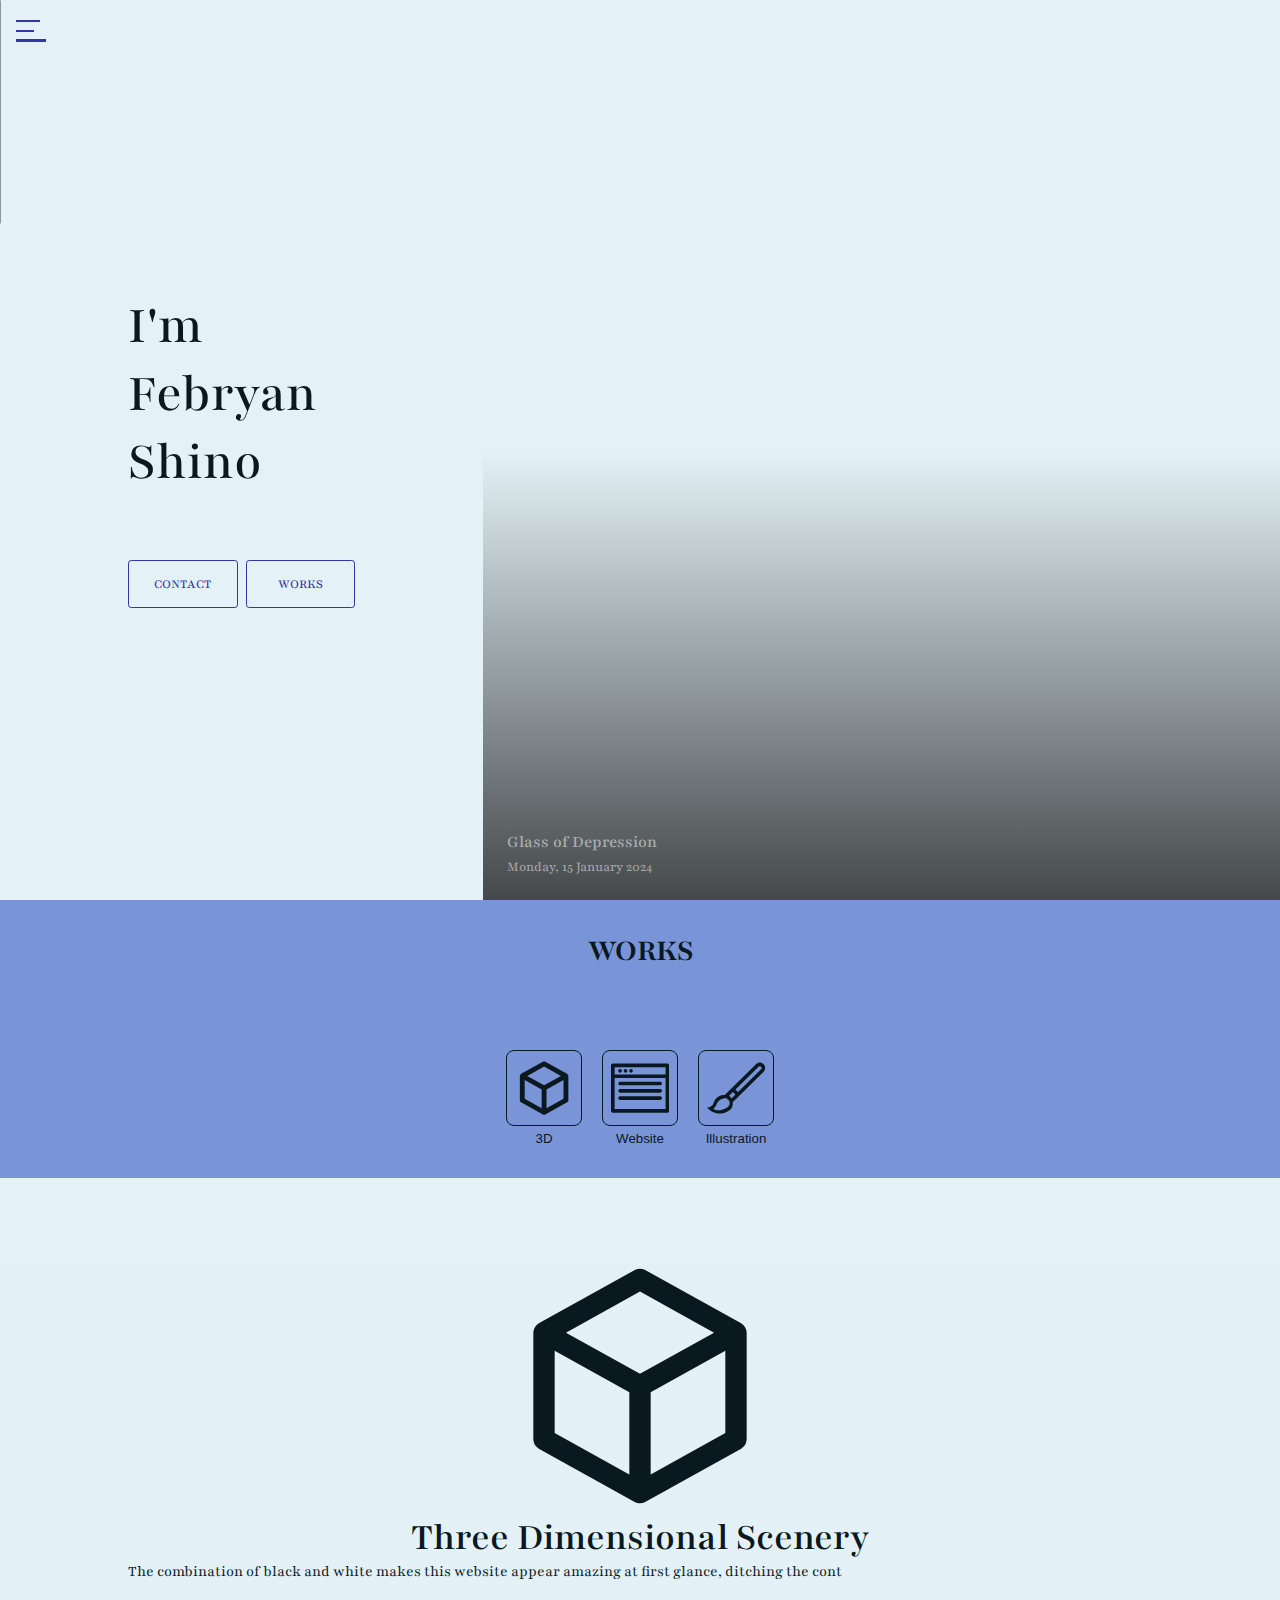
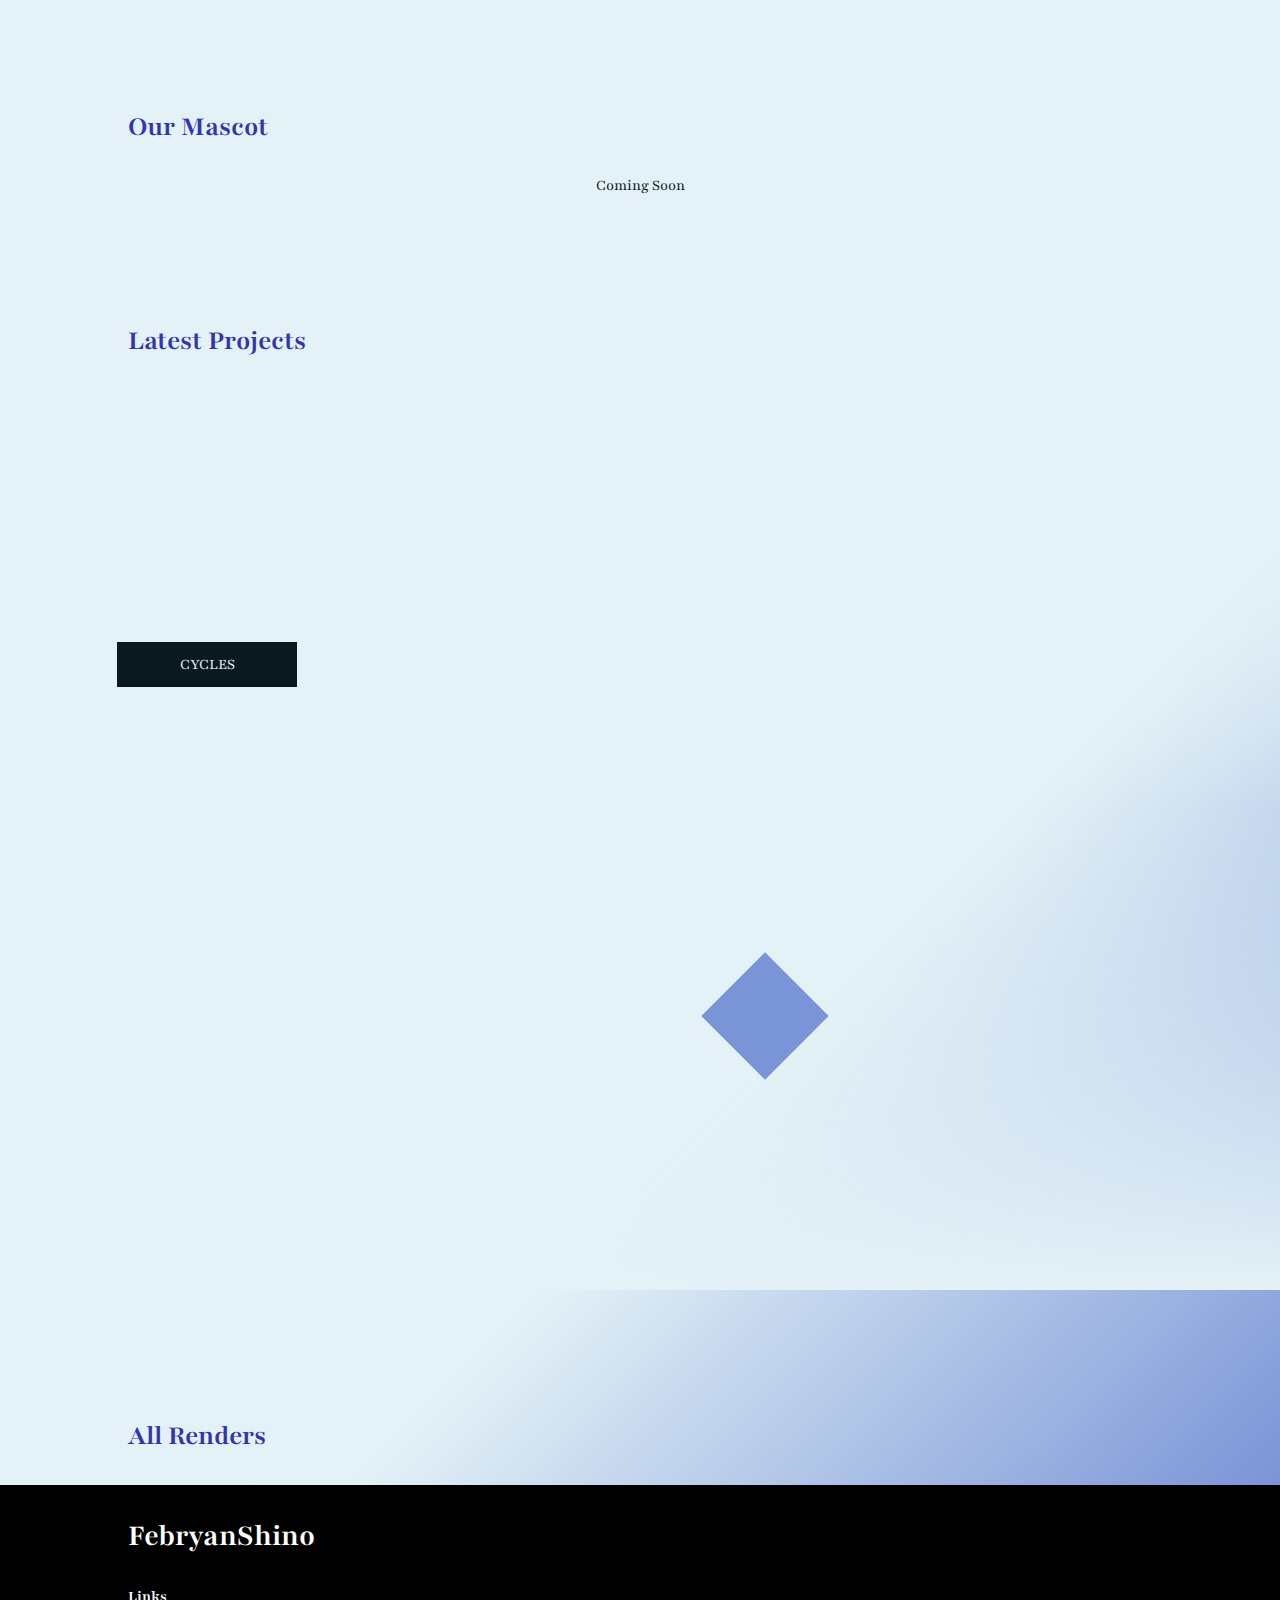
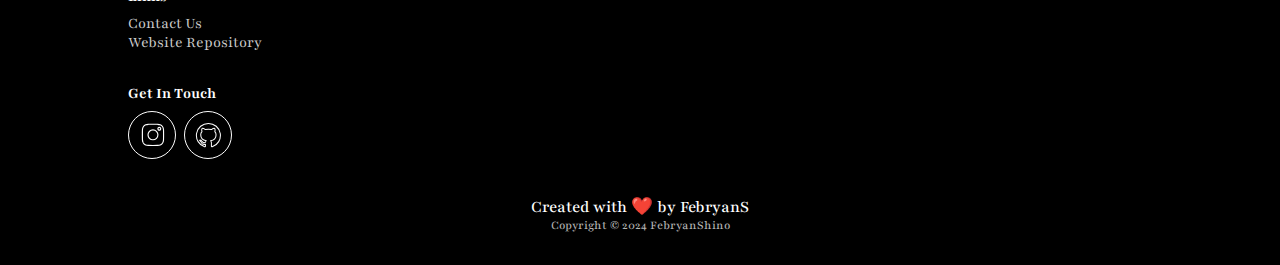
==== commit 89946d50: "Update index.html" ====
--- a/index.html
+++ b/index.html
@@ -8,7 +8,7 @@
   <link href="style.css" rel="stylesheet" type="text/css" />
 </head>
 
-<body class="no-scroll" data-theme="light" data-language="en">
+<body data-theme="light" data-language="en">
   <nav>
     <button class="burger" data-opened="false">
       <div></div>
@@ -142,7 +142,7 @@
       <h1>Links</h1>
       <a class="footer-links-item" href="/portfolio/contact">Contact Us</a>
       <a class="footer-links-item" href="https://github.com/FebryanShino/portfolio" target="_blank">
-        Github Repository
+        Website Repository
       </a>
     </div>
     <div class="bottom-socials">
@@ -168,4 +168,4 @@
   <script src="script.js"></script>
 </body>
 
-</html>+</html>
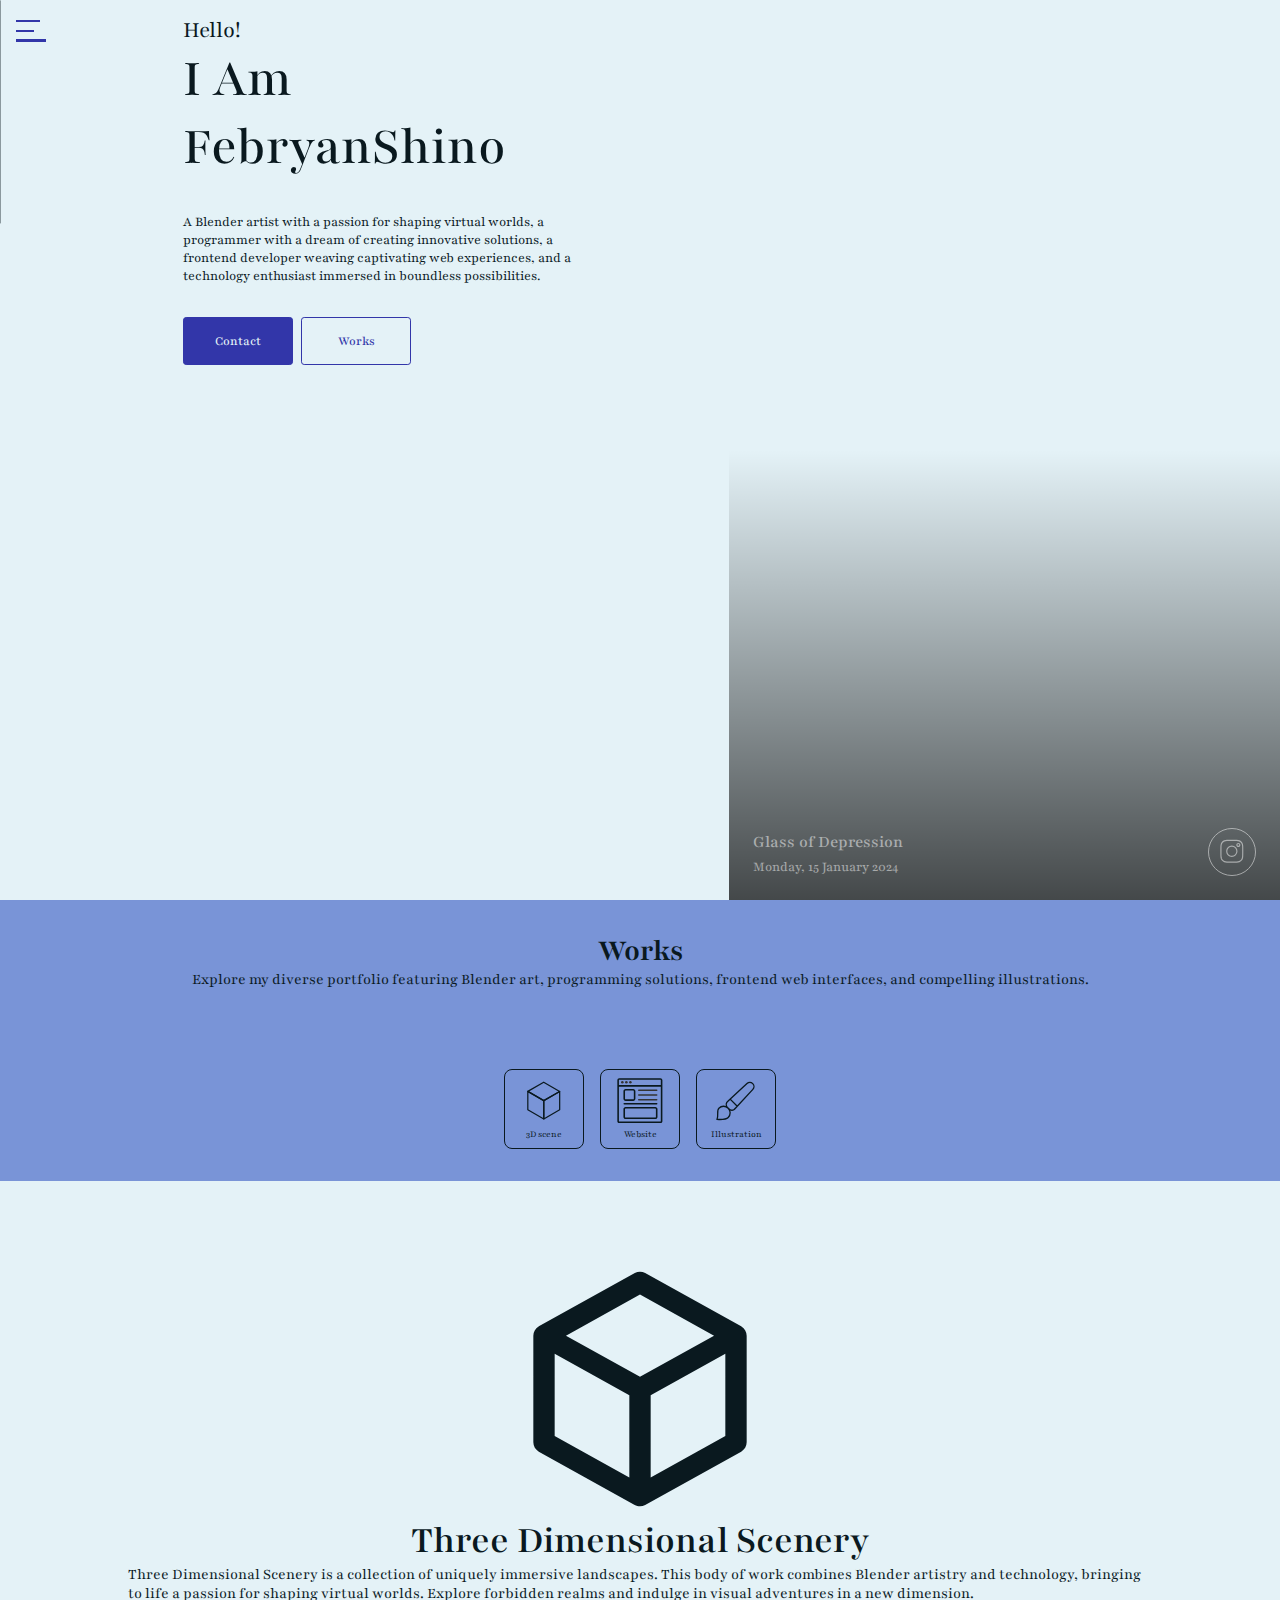
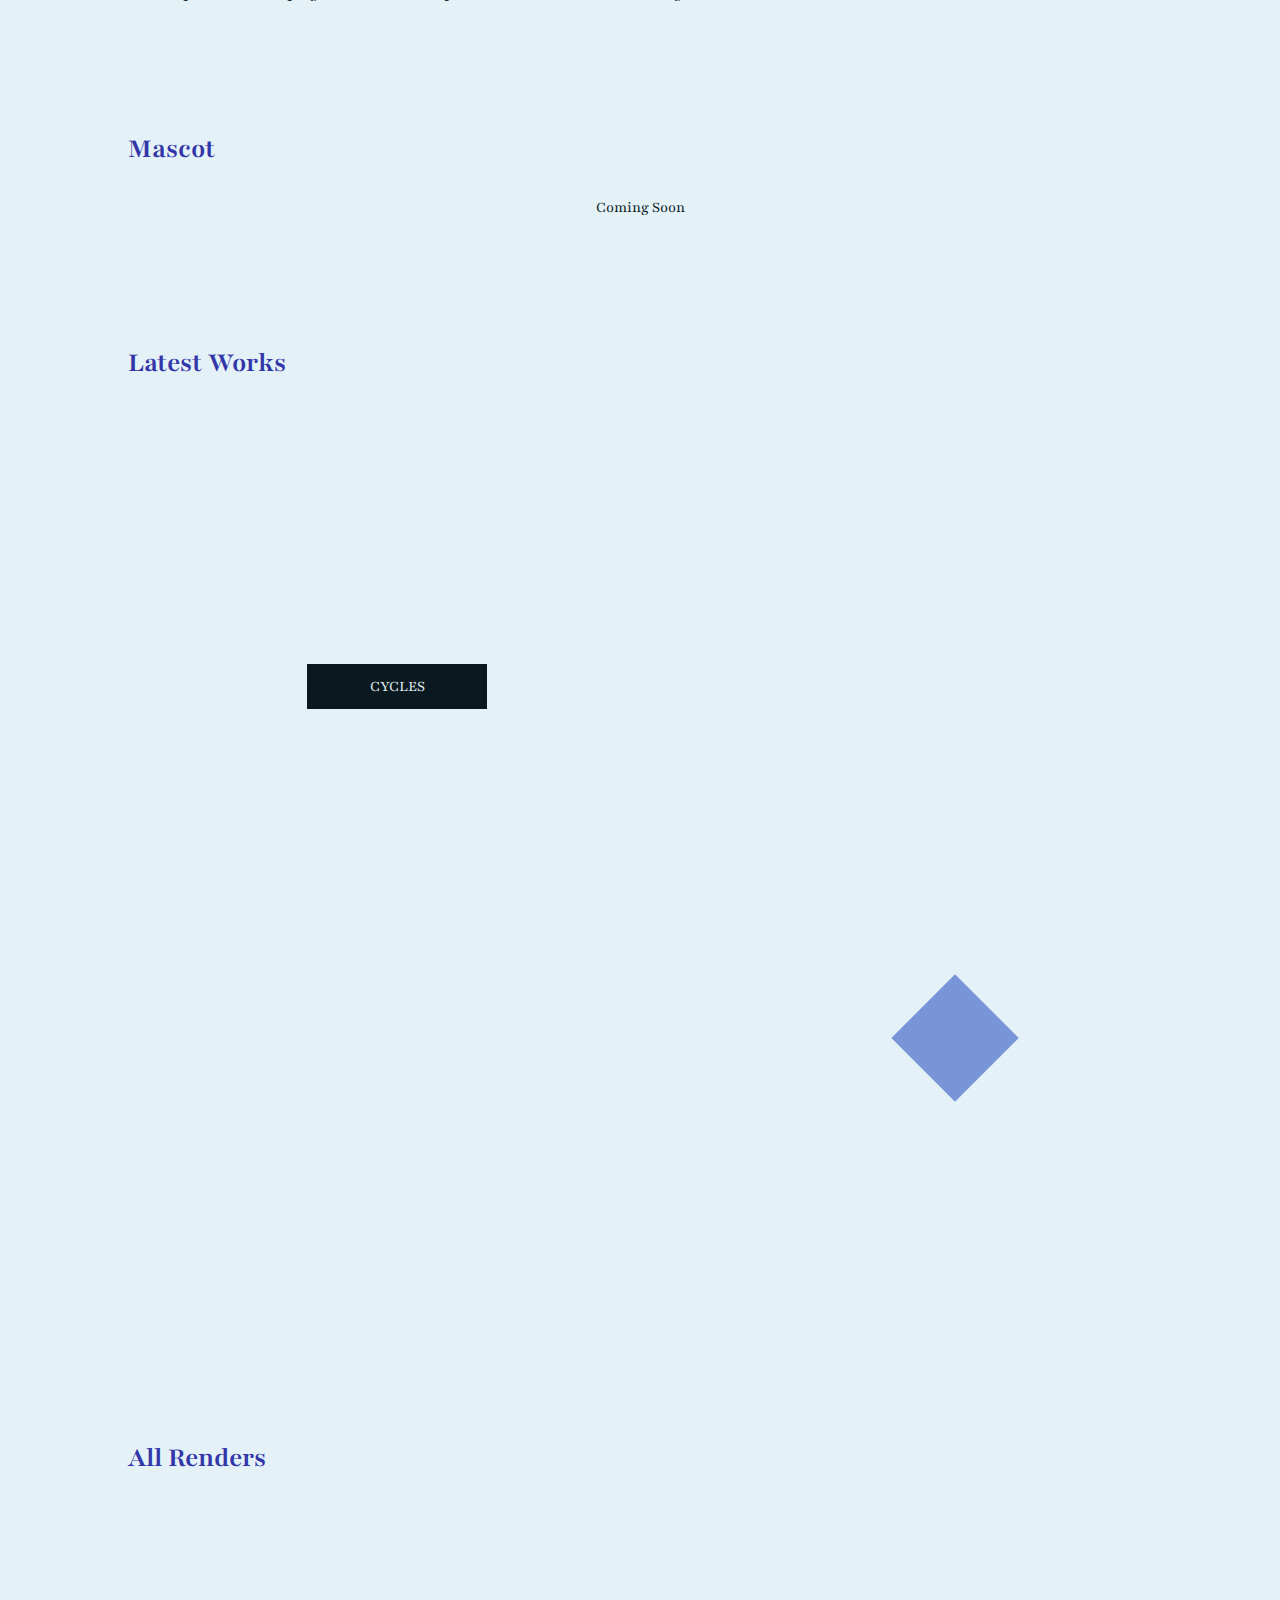
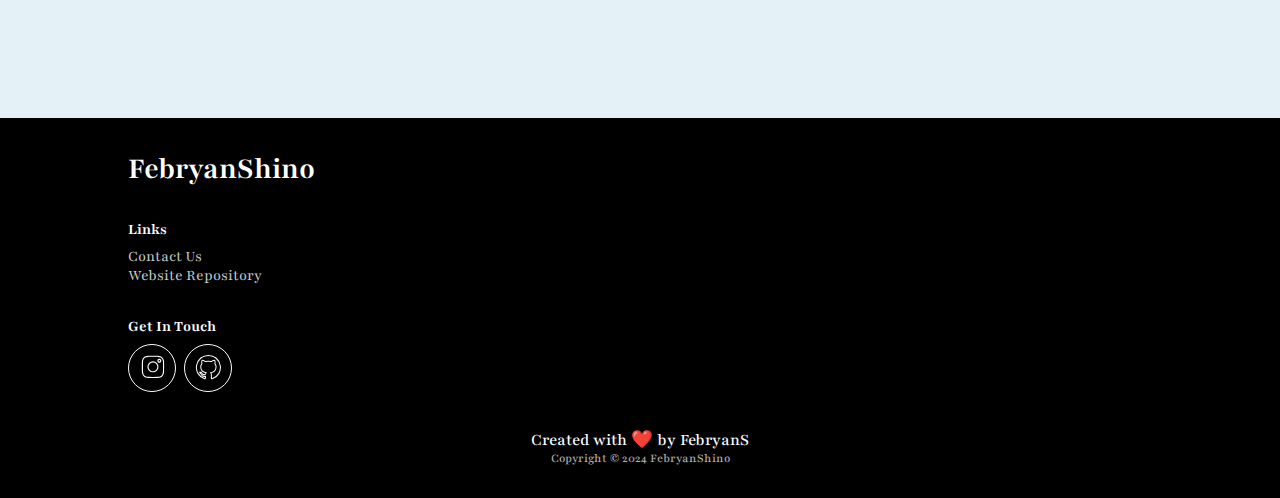
==== commit 2325d408: "a lot stuff going on" ====
--- a/index.html
+++ b/index.html
@@ -6,6 +6,7 @@
   <meta name="viewport" content="width=device-width">
   <title>FebryanShino's Portfolio</title>
   <link href="style.css" rel="stylesheet" type="text/css" />
+  <link rel="icon" href="https://pbs.twimg.com/media/GD4fHkBbcAAo2fW?format=jpg&name=large">
 </head>
 
 <body data-theme="light" data-language="en">
@@ -37,9 +38,10 @@
       <p></p>
       <div class="buttons">
         <button onclick="{
-          window.location.href = root + 'contact';
+          const lang = searchParams.get('lang') !== null ? searchParams.get('lang') : 'en';
+          window.location.href = root + `contact/?lang=${lang}`;
         }">CONTACT</button>
-        <button>WORKS</button>
+        <button onclick="scrollToWorks()">WORKS</button>
       </div>
       
     </div>
@@ -48,7 +50,7 @@
         <span>Glass of Depression</span>
         <p>Monday, 15 January 2024</p>
       </div>
-      <a href="#" target="_blank">
+      <a href="https://www.instagram.com/p/C2HhoikLz_u/" target="_blank">
         <svg viewBox="0 0 24 24" fill="none" xmlns="http://www.w3.org/2000/svg"><g id="SVGRepo_bgCarrier" stroke-width="0"></g><g id="SVGRepo_tracerCarrier" stroke-linecap="round" stroke-linejoin="round"></g><g id="SVGRepo_iconCarrier"> <path d="M3.06167 7.24464C3.10844 6.22264 3.26846 5.56351 3.48487 5.00402L3.48778 4.99629C3.70223 4.42695 4.03818 3.91119 4.47224 3.48489L4.47833 3.47891L4.48431 3.47282C4.91096 3.0382 5.42691 2.70258 5.99575 2.4887L6.00556 2.48495C6.56378 2.26786 7.22162 2.10843 8.24447 2.06167M3.06167 7.24464C3.0125 8.33659 2.99997 8.67508 2.99997 11.5063C2.99997 14.3381 3.01181 14.6758 3.06164 15.768M3.06167 7.24464L3.06167 7.52008M3.48867 18.0168C3.70255 18.5856 4.03817 19.1015 4.47279 19.5282L4.47887 19.5342L4.48484 19.5402C4.91116 19.9743 5.42694 20.3103 5.99628 20.5247L6.00478 20.5279C6.56351 20.7446 7.22167 20.9041 8.24447 20.9509M3.48867 18.0168L3.48492 18.0069C3.26783 17.4487 3.1084 16.7909 3.06164 15.768M3.48867 18.0168L3.47585 17.9492M3.06164 15.768L3.07839 15.8562M3.06164 15.768L3.06164 15.4919M3.47585 17.9492L3.07839 15.8562M3.47585 17.9492C3.30704 17.5033 3.13322 16.881 3.07839 15.8562M3.47585 17.9492C3.48177 17.9649 3.48768 17.9803 3.49359 17.9955C3.70766 18.5726 4.04685 19.0952 4.48679 19.5256C4.91708 19.9655 5.43944 20.3046 6.01636 20.5187C6.47934 20.699 7.13172 20.8875 8.24431 20.9385C9.3671 20.9896 9.71399 21 12.5062 21C15.2985 21 15.6457 20.9896 16.7685 20.9385C17.8824 20.8874 18.534 20.6979 18.9954 20.519C19.5726 20.305 20.0953 19.9657 20.5257 19.5256C20.9655 19.0953 21.3046 18.573 21.5187 17.9961C21.699 17.5331 21.8875 16.8808 21.9384 15.7682C21.9895 14.6454 22 14.2978 22 11.5063C22 8.71472 21.9895 8.36684 21.9384 7.24405C21.8871 6.12427 21.6959 5.47168 21.5161 5.00992C21.2811 4.40322 20.9831 3.94437 20.525 3.48627C20.0678 3.02999 19.6102 2.73179 19.003 2.49654C18.5396 2.31537 17.8866 2.12531 16.7685 2.07406C16.6712 2.06964 16.5798 2.06552 16.4921 2.06168M3.07839 15.8562C3.07684 15.8273 3.07539 15.7981 3.07403 15.7685C3.06961 15.6712 3.06548 15.5797 3.06164 15.4919M8.24447 2.06167C9.33668 2.01184 9.67505 2 12.5062 2C15.3374 2 15.6756 2.01252 16.7675 2.06168M8.24447 2.06167L8.52062 2.06167M16.7675 2.06168L16.4921 2.06168M16.7675 2.06168C17.7897 2.10844 18.4489 2.26844 19.0085 2.48487L19.0162 2.48781C19.5855 2.70226 20.1013 3.03821 20.5276 3.47227L20.5335 3.4783L20.5396 3.48422C20.9737 3.91055 21.3096 4.42646 21.5239 4.99596L21.5275 5.00559C21.7446 5.56381 21.9041 6.22165 21.9508 7.2445M8.52062 2.06167L16.4921 2.06168M8.52062 2.06167C9.44548 2.02123 9.95666 2.01253 12.5062 2.01253C15.056 2.01253 15.5671 2.02124 16.4921 2.06168M8.52062 2.06167C8.43284 2.06551 8.34134 2.06964 8.24402 2.07406C7.13004 2.12512 6.47843 2.31464 6.01708 2.49358C5.43767 2.70837 4.91328 3.04936 4.48192 3.49186C4.0281 3.94756 3.73105 4.40422 3.49655 5.0094C3.31536 5.4728 3.12527 6.12614 3.07402 7.24434C3.06961 7.34135 3.06549 7.43257 3.06167 7.52008M21.9508 15.768C21.9041 16.7908 21.7446 17.449 21.5279 18.0077L21.5247 18.0162C21.3102 18.5856 20.9743 19.1013 20.5402 19.5276L20.5341 19.5336L20.5282 19.5397C20.1015 19.9743 19.5856 20.3099 19.0167 20.5238L19.0069 20.5276C18.4487 20.7447 17.7908 20.9041 16.768 20.9509M3.06164 15.4919C3.0212 14.567 3.0125 14.0558 3.0125 11.5063C3.0125 8.95591 3.0212 8.44544 3.06167 7.52008M3.06164 15.4919L3.06167 7.52008M10.8155 15.5881C11.3515 15.8101 11.926 15.9244 12.5062 15.9244C13.678 15.9244 14.8018 15.4589 15.6304 14.6304C16.4589 13.8018 16.9244 12.678 16.9244 11.5063C16.9244 10.3345 16.4589 9.21072 15.6304 8.38215C14.8018 7.55359 13.678 7.0881 12.5062 7.0881C11.926 7.0881 11.3515 7.20238 10.8155 7.42442C10.2794 7.64645 9.79239 7.97189 9.38213 8.38215C8.97187 8.79242 8.64643 9.27947 8.42439 9.81551C8.20236 10.3515 8.08808 10.9261 8.08808 11.5063C8.08808 12.0865 8.20236 12.661 8.42439 13.197C8.64643 13.7331 8.97187 14.2201 9.38213 14.6304C9.79239 15.0406 10.2794 15.3661 10.8155 15.5881ZM9.37229 8.37231C10.2035 7.54113 11.3308 7.07418 12.5062 7.07418C13.6817 7.07418 14.809 7.54113 15.6402 8.37231C16.4714 9.20349 16.9383 10.3308 16.9383 11.5063C16.9383 12.6817 16.4714 13.809 15.6402 14.6402C14.809 15.4714 13.6817 15.9383 12.5062 15.9383C11.3308 15.9383 10.2035 15.4714 9.37229 14.6402C8.54111 13.809 8.07416 12.6817 8.07416 11.5063C8.07416 10.3308 8.54111 9.20349 9.37229 8.37231ZM19.434 6.04229C19.434 6.37873 19.3003 6.70139 19.0625 6.93929C18.8246 7.17719 18.5019 7.31084 18.1655 7.31084C17.829 7.31084 17.5064 7.17719 17.2685 6.93929C17.0306 6.70139 16.8969 6.37873 16.8969 6.04229C16.8969 5.70585 17.0306 5.38319 17.2685 5.1453C17.5064 4.9074 17.829 4.77375 18.1655 4.77375C18.5019 4.77375 18.8246 4.9074 19.0625 5.1453C19.3003 5.38319 19.434 5.70585 19.434 6.04229Z" stroke="#fff" stroke-linejoin="round"></path> </g></svg>
       </a>
     </div>
@@ -60,15 +62,15 @@
       <p></p>
       <div>
         <button>
-          <svg viewBox="0 0 24 24" fill="none" xmlns="http://www.w3.org/2000/svg"><g id="SVGRepo_bgCarrier" stroke-width="0"></g><g id="SVGRepo_tracerCarrier" stroke-linecap="round" stroke-linejoin="round"></g><g id="SVGRepo_iconCarrier"> <path fill-rule="evenodd" clip-rule="evenodd" d="M11.5144 1.12584C11.8164 0.958052 12.1836 0.958052 12.4856 1.12584L21.4845 6.12522C21.4921 6.12942 21.4996 6.13372 21.5071 6.13813C21.8125 6.31781 22 6.64568 22 7V17C22 17.3632 21.8031 17.6978 21.4856 17.8742L12.4856 22.8742C12.1791 23.0445 11.8059 23.0416 11.5022 22.8673L2.51436 17.874C2.19689 17.6977 2 17.3631 2 16.9999V7C2 6.64568 2.18749 6.3177 2.49287 6.13802L2.5073 6.13784L2.51436 6.12584L11.5144 1.12584ZM12.0001 10.856L5.05923 6.99995L12 3.14396L18.9409 7L12.0001 10.856ZM4 8.69951V16.4115L11 20.3004V12.5884L4 8.69951ZM13 12.5884V20.3005L20 16.4116V8.69951L13 12.5884Z" fill="var(--text)"></path> </g></svg>
+          <svg viewBox="0 0 48 48" xmlns="http://www.w3.org/2000/svg" fill="#000000" stroke="#000000" stroke-width="1.3"><g id="SVGRepo_bgCarrier" stroke-width="0"></g><g id="SVGRepo_tracerCarrier" stroke-linecap="round" stroke-linejoin="round"></g><g id="SVGRepo_iconCarrier"><defs><style>.a{fill:none;stroke:var(--text);stroke-linecap:round;stroke-linejoin:round;}</style></defs><polygon class="a" points="40.86 14.3 23.89 4.5 7.03 14.23 24 24.03 40.86 14.3"></polygon><polygon class="a" points="24 24.03 7.03 14.23 7.03 33.7 24 43.5 24 24.03"></polygon><polygon class="a" points="40.86 14.3 24 24.03 24 43.5 40.86 33.77 40.86 14.3"></polygon></g></svg>
           <span>3D</span>
         </button>
         <button>
-          <svg fill="#000000" version="1.1" id="Ebene_1" xmlns="http://www.w3.org/2000/svg" xmlns:xlink="http://www.w3.org/1999/xlink" viewBox="0 0 64 64" enable-background="new 0 0 64 64" xml:space="preserve"><g id="SVGRepo_bgCarrier" stroke-width="0"></g><g id="SVGRepo_tracerCarrier" stroke-linecap="round" stroke-linejoin="round"></g><g id="SVGRepo_iconCarrier"> <g> <path d="M2,59h60c1.104,0,2-0.896,2-2V7c0-1.104-0.896-2-2-2H2C0.896,5,0,5.896,0,7v50C0,58.104,0.896,59,2,59z M4,55V21h56v34H4z M60,9v8H4V9H60z"></path> <path d="M10,15c0.52,0,1.04-0.21,1.42-0.59C11.79,14.04,12,13.53,12,13c0-0.52-0.21-1.04-0.59-1.41c-0.74-0.75-2.08-0.75-2.82,0 C8.21,11.96,8,12.47,8,13c0,0.53,0.21,1.04,0.59,1.42C8.96,14.79,9.479,15,10,15z"></path> <path d="M16,15c0.52,0,1.04-0.21,1.41-0.59C17.79,14.04,18,13.53,18,13c0-0.53-0.21-1.04-0.59-1.41c-0.74-0.75-2.08-0.75-2.82,0 C14.21,11.96,14,12.47,14,13c0,0.53,0.21,1.04,0.59,1.42C14.96,14.79,15.47,15,16,15z"></path> <path d="M22,15c0.53,0,1.04-0.21,1.41-0.58C23.79,14.04,24,13.53,24,13c0-0.53-0.21-1.04-0.59-1.42c-0.74-0.74-2.08-0.74-2.82,0.01 C20.21,11.96,20,12.48,20,13c0,0.53,0.21,1.04,0.59,1.42C20.96,14.79,21.47,15,22,15z"></path> <path d="M54,25H10c-1.104,0-2,0.896-2,2s0.896,2,2,2h44c1.104,0,2-0.896,2-2S55.104,25,54,25z"></path> <path d="M54,33H10c-1.104,0-2,0.896-2,2s0.896,2,2,2h44c1.104,0,2-0.896,2-2S55.104,33,54,33z"></path> <path d="M54,41H10c-1.104,0-2,0.896-2,2s0.896,2,2,2h44c1.104,0,2-0.896,2-2S55.104,41,54,41z"></path> </g> </g></svg>
+          <svg version="1.1" id="PAGE" xmlns="http://www.w3.org/2000/svg" xmlns:xlink="http://www.w3.org/1999/xlink" viewBox="0 0 1800 1800" enable-background="new 0 0 1800 1800" xml:space="preserve" fill="#000000"><g id="SVGRepo_bgCarrier" stroke-width="-1"></g><g id="SVGRepo_tracerCarrier" stroke-linecap="round" stroke-linejoin="round"></g><g id="SVGRepo_iconCarrier"> <g> <path fill="var(--text)" d="M1720.335,5.563H85.245c-43.937,0-79.679,35.739-79.679,79.667v1635.1c0,43.928,35.743,79.67,79.679,79.67 h1635.09c43.927,0,79.665-35.742,79.665-79.67V85.23C1800,41.302,1764.262,5.563,1720.335,5.563z M85.245,68.575h1635.09 c9.182,0,16.653,7.473,16.653,16.655v195.532H68.578V85.23C68.578,76.048,76.055,68.575,85.245,68.575z M1720.335,1736.988H85.245 c-9.19,0-16.667-7.472-16.667-16.658V343.774h1668.41V1720.33C1736.988,1729.517,1729.517,1736.988,1720.335,1736.988z"></path> <path fill="var(--text)" d="M1518.679,1150.928H333.948c-47.154,0-85.517,38.363-85.517,85.517v315.061 c0,47.152,38.363,85.516,85.517,85.516h1184.73c47.154,0,85.518-38.363,85.518-85.516v-315.061 C1604.196,1189.291,1565.833,1150.928,1518.679,1150.928z M1541.184,1551.505c0,12.403-10.096,22.504-22.505,22.504H333.948 c-12.409,0-22.504-10.101-22.504-22.504v-315.061c0-12.412,10.096-22.505,22.504-22.505h1184.73 c12.409,0,22.505,10.093,22.505,22.505V1551.505z"></path> <path fill="var(--text)" d="M333.948,913.886h305.565c47.153,0,85.517-38.365,85.517-85.519V522.802 c0-47.154-38.363-85.516-85.517-85.516H333.948c-47.154,0-85.517,38.362-85.517,85.516v305.565 C248.432,875.521,286.794,913.886,333.948,913.886z M311.444,522.802c0-12.408,10.096-22.504,22.504-22.504h305.565 c12.408,0,22.505,10.096,22.505,22.504v305.565c0,12.408-10.097,22.505-22.505,22.505H333.948 c-12.409,0-22.504-10.097-22.504-22.505V522.802z"></path> <path fill="var(--text)" d="M1572.689,996.396H279.938c-17.401,0-31.506,14.108-31.506,31.505c0,17.406,14.105,31.507,31.506,31.507 h1292.751c17.401,0,31.507-14.101,31.507-31.507C1604.196,1010.505,1590.091,996.396,1572.689,996.396z"></path> <path fill="#333333" d="M1572.689,832.116H858.558c-17.402,0-31.507,14.105-31.507,31.507c0,17.401,14.105,31.505,31.507,31.505 h714.132c17.401,0,31.507-14.104,31.507-31.505C1604.196,846.222,1590.091,832.116,1572.689,832.116z"></path> <path fill="#333333" d="M1572.689,643.081H858.558c-17.402,0-31.507,14.105-31.507,31.506c0,17.401,14.105,31.505,31.507,31.505 h714.132c17.401,0,31.507-14.104,31.507-31.505C1604.196,657.186,1590.091,643.081,1572.689,643.081z"></path> <path fill="#333333" d="M1572.689,454.044H858.558c-17.402,0-31.507,14.105-31.507,31.507c0,17.401,14.105,31.505,31.507,31.505 h714.132c17.401,0,31.507-14.104,31.507-31.505C1604.196,468.15,1590.091,454.044,1572.689,454.044z"></path> <circle fill="#333333" cx="204.913" cy="171.616" r="50.635"></circle> <circle fill="#333333" cx="364.694" cy="171.616" r="50.635"></circle> <circle fill="#333333" cx="524.474" cy="171.616" r="50.635"></circle> </g> </g></svg>
           <span>Website</span>
         </button>
         <button>
-          <svg viewBox="0 -2 32 32" version="1.1" xmlns="http://www.w3.org/2000/svg" xmlns:xlink="http://www.w3.org/1999/xlink" xmlns:sketch="http://www.bohemiancoding.com/sketch/ns" fill="#fff"><g id="SVGRepo_bgCarrier" stroke-width="0"></g><g id="SVGRepo_tracerCarrier" stroke-linecap="round" stroke-linejoin="round"></g><g id="SVGRepo_iconCarrier"> <title>brush</title> <desc>Created with Sketch Beta.</desc> <defs> </defs> <g id="Page-1" stroke="none" stroke-width="1" fill="none" fill-rule="evenodd" sketch:type="MSPage"> <g id="Icon-Set" sketch:type="MSLayerGroup" transform="translate(-99.000000, -154.000000)" fill="var(--text)"> <path d="M128.735,157.585 L116.047,170.112 L114.65,168.733 L127.339,156.206 C127.725,155.825 128.35,155.825 128.735,156.206 C129.121,156.587 129.121,157.204 128.735,157.585 L128.735,157.585 Z M112.556,173.56 C112.427,173.433 111.159,172.181 111.159,172.181 L113.254,170.112 L114.65,171.491 L112.556,173.56 L112.556,173.56 Z M110.461,178.385 C109.477,179.298 105.08,181.333 102.491,179.36 C102.491,179.36 103.392,178.657 104.074,177.246 C105.703,172.919 109.763,173.56 109.763,173.56 L111.159,174.938 C111.173,174.952 112.202,176.771 110.461,178.385 L110.461,178.385 Z M130.132,154.827 C128.975,153.685 127.099,153.685 125.942,154.827 L108.764,171.788 C106.661,171.74 103.748,172.485 102.491,176.603 C101.53,178.781 99,178.671 99,178.671 C104.253,184.498 110.444,181.196 111.857,179.764 C113.1,178.506 113.279,176.966 113.146,175.734 L130.132,158.964 C131.289,157.821 131.289,155.969 130.132,154.827 L130.132,154.827 Z" id="brush" sketch:type="MSShapeGroup"> </path> </g> </g> </g></svg>
+          <svg viewBox="0 0 24 24" fill="none" xmlns="http://www.w3.org/2000/svg"><g id="SVGRepo_bgCarrier" stroke-width="2"></g><g id="SVGRepo_tracerCarrier" stroke-linecap="round" stroke-linejoin="round"></g><g id="SVGRepo_iconCarrier"> <path d="M8.99997 11.2224L12.7778 15.0002M7.97485 20.975C6.60801 22.3419 4 22.0002 2 22.0002C3.0251 20.0002 1.65827 17.3921 3.0251 16.0253C4.39194 14.6585 6.60801 14.6585 7.97485 16.0253C9.34168 17.3921 9.34168 19.6082 7.97485 20.975ZM11.9216 15.9248L21.0587 6.05671C21.8635 5.18755 21.8375 3.83776 20.9999 3.00017C20.1624 2.16258 18.8126 2.13663 17.9434 2.94141L8.07534 12.0785C7.5654 12.5507 7.31043 12.7868 7.16173 13.0385C6.80514 13.6423 6.79079 14.3887 7.12391 15.0057C7.26283 15.2631 7.50853 15.5088 7.99995 16.0002C8.49136 16.4916 8.73707 16.7373 8.99438 16.8762C9.6114 17.2093 10.3578 17.195 10.9616 16.8384C11.2134 16.6897 11.4494 16.4347 11.9216 15.9248Z" stroke="var(--text)" stroke-width=".7" stroke-linecap="round" stroke-linejoin="round"></path> </g></svg>
           <span>Illustration</span>
         </button>
       </div>
--- a/style.css
+++ b/style.css
@@ -29,7 +29,8 @@
 }
 
 body {
-  min-height: 100vw;
+  width: 100vw;
+  min-height: 100vh;
   font-family: Playfair, serif;
   background: var(--background);
   --padding-side: clamp(.5rem, 10vw, 15rem);
@@ -132,8 +133,8 @@
 
 
 .header {
-  width: 100%;
-  height: 100vh;
+  width: 100vw;
+  overflow: hidden;
   min-height: 100vh;
   display: flex;
   color: var(--text);
@@ -153,7 +154,7 @@
   display: flex;
   flex-direction: column;
   justify-content: center;
-  padding: 0 var(--padding-side);
+  padding: 1rem var(--padding-side);
   gap: 2rem;
 }
 
@@ -194,7 +195,6 @@
 
 .header>.introduction>.buttons>button {
   cursor: pointer;
-  border: none;
   border-radius: .2rem;
   background: none;
   height: 100%;
@@ -205,10 +205,15 @@
   font-weight: 500;
 }
 
+.header>.introduction>.buttons>button:first-child {
+  background: var(--accent);
+  color: var(--background);
+}
+
 
 .header>.image-profile {
   aspect-ratio: 1/1;
-  height: 100%;
+  width: 100%;
   display: flex;
   align-items: flex-end;
   justify-content: space-between;
@@ -302,11 +307,12 @@
   height: auto;
   display: flex;
   justify-content: center;
+  gap: 1rem;
 }
 
 .works>.head>div>button {
   cursor: pointer;
-  height: 6rem;
+  height: 5rem;
   aspect-ratio: 1/1;
   background: none;
   display: flex;
@@ -315,23 +321,25 @@
   align-items: center;
   color: var(--text);
   font-weight: 500;
-  border: none;
   gap: .3rem;
+  border: .06rem solid var(--text);
+  border-radius: .5rem;
+  padding: .5rem;
 }
 
 .works>.head>div>button>svg {
-  border: .1rem solid var(--text);
-  border-radius: .5rem;
-  aspect-ratio: 1/1;
-  padding: .5rem;
-  height: 100%;
-  fill: var(--text);
-}
-
-.works>.head>div>button>svg>g {
-  fill: var(--text);
-}
-
+  aspect-ratio: 1/1;
+  width: 80%;
+}
+.works>.head>div>button>svg:nth-child(2) {
+  padding: 1rem;
+}
+
+.works>.head>div>button>span {
+  font-family: Playfair, serif;
+  font-size: .6rem;
+  font-weight: 400;
+}
 
 .works>.blender {
   margin-top: 5rem;
@@ -340,9 +348,7 @@
   height: auto;
   flex-direction: column;
   align-items: center;
-  background: linear-gradient(135deg,
-      var(--background) 70%,
-      var(--secondary));
+  background: var(--background);
   overflow-x: hidden;
 }
 
@@ -412,6 +418,9 @@
   width: clamp(50%, 100vh, 105%);
   aspect-ratio: 1/1;
   position: relative;
+  align-self: center;
+  display: flex;
+  justify-content: center;
 }
 
 .works>.blender>.latest>.latest-blender-work>div {
@@ -549,7 +558,6 @@
   inset: 0;
   margin: auto;
   display: flex;
-  flex-direction: column;
 }
 
 .works > .blender > .all-works > .render-modal-wrapper > .render-modal > .close-modal {
@@ -563,13 +571,10 @@
   font-size: 1.3rem;
 }
 
-.works > .blender > .all-works > .render-modal-wrapper > .render-modal > .close-modal span {
-}
-
 
 .works > .blender > .all-works > .render-modal-wrapper > .render-modal > .img {
   width: 100%;
-  height: 80%;
+  height: 100%;
   background-size: cover;
   background-position: center;
   background-image: url(https://pbs.twimg.com/media/GD4fHkBbcAAo2fW?format=jpg&name=large);
@@ -718,6 +723,7 @@
   .header {
     flex-direction: column-reverse;
     height: auto;
+    width: 100%;
   }
 
   .header>.socials {
@@ -735,6 +741,15 @@
     width: 100%;
     aspect-ratio: 1/1;
   }
+
+
+  .works > .blender > .all-works > .render-modal-wrapper > .render-modal {
+    flex-direction: column;
+  }
+
+  .works > .blender > .all-works > .render-modal-wrapper > .render-modal > .img {
+    height: 80%;
+  }
 }
 
 
